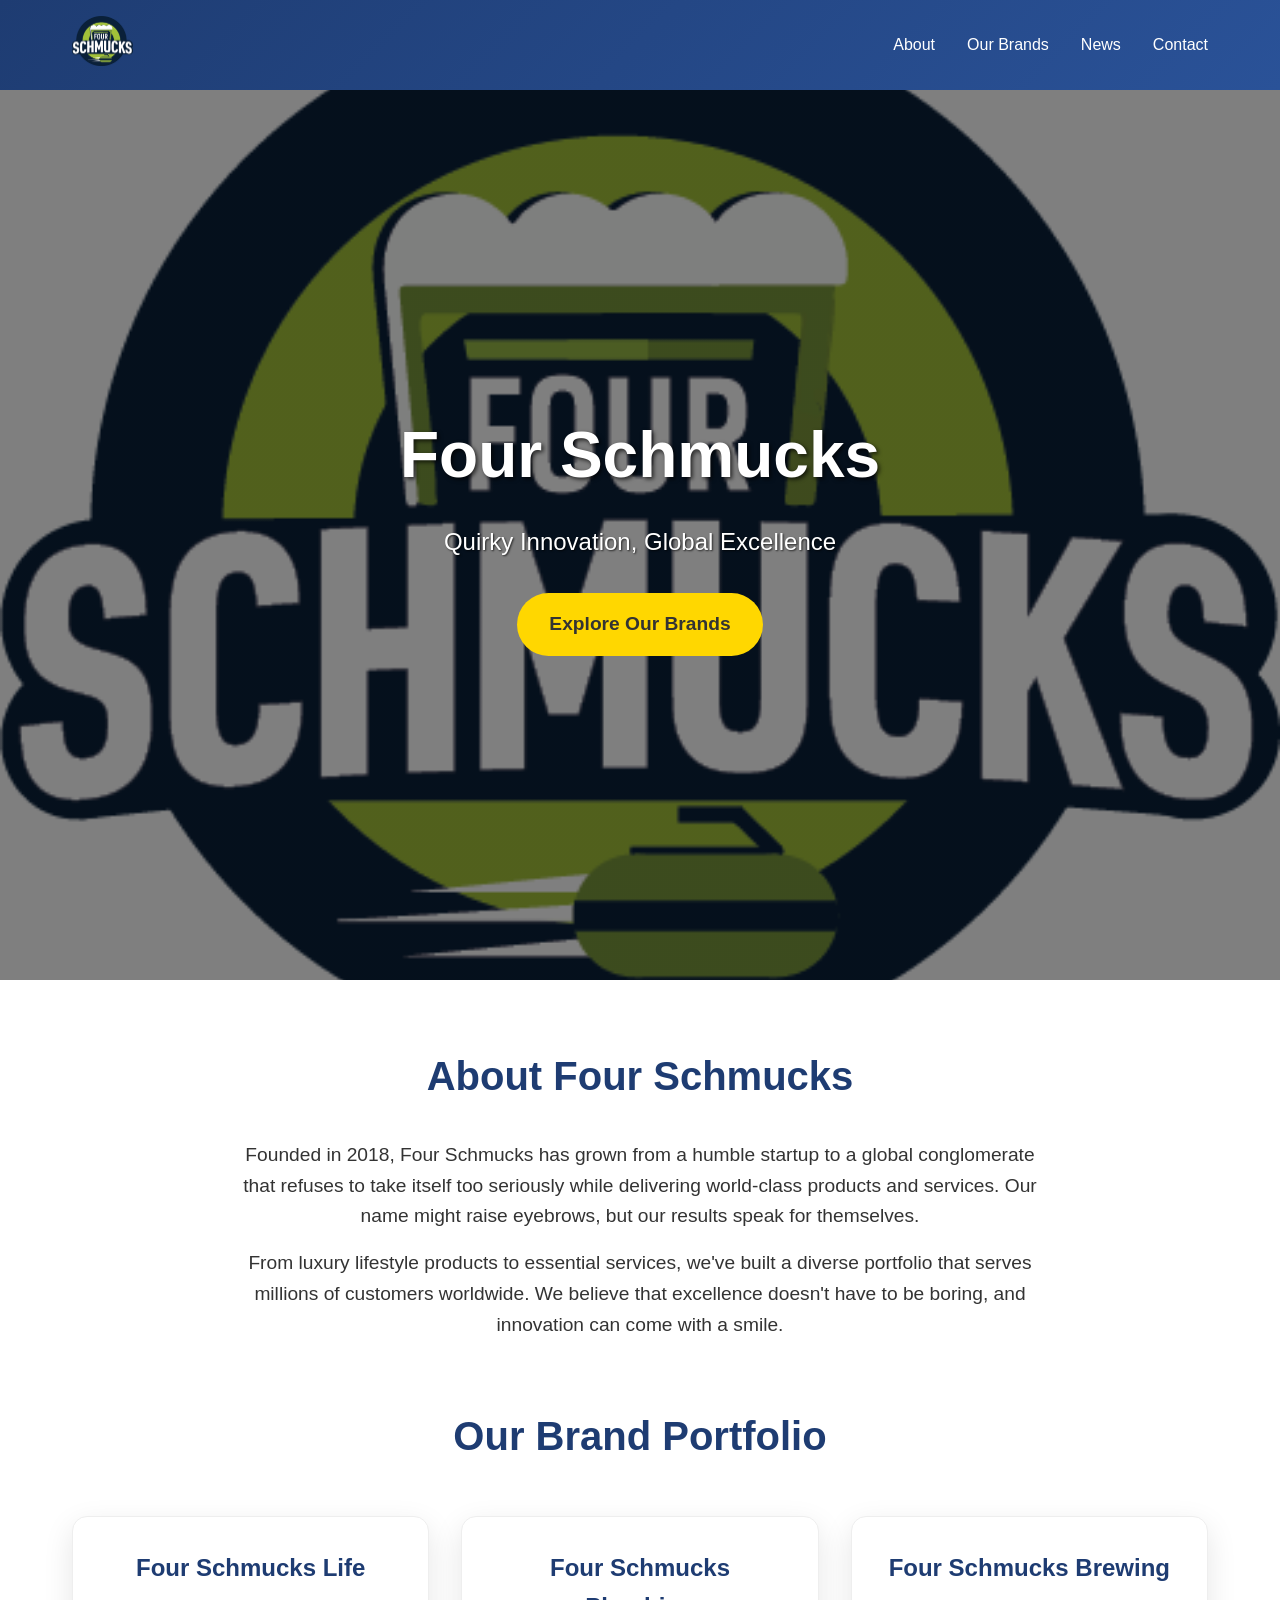
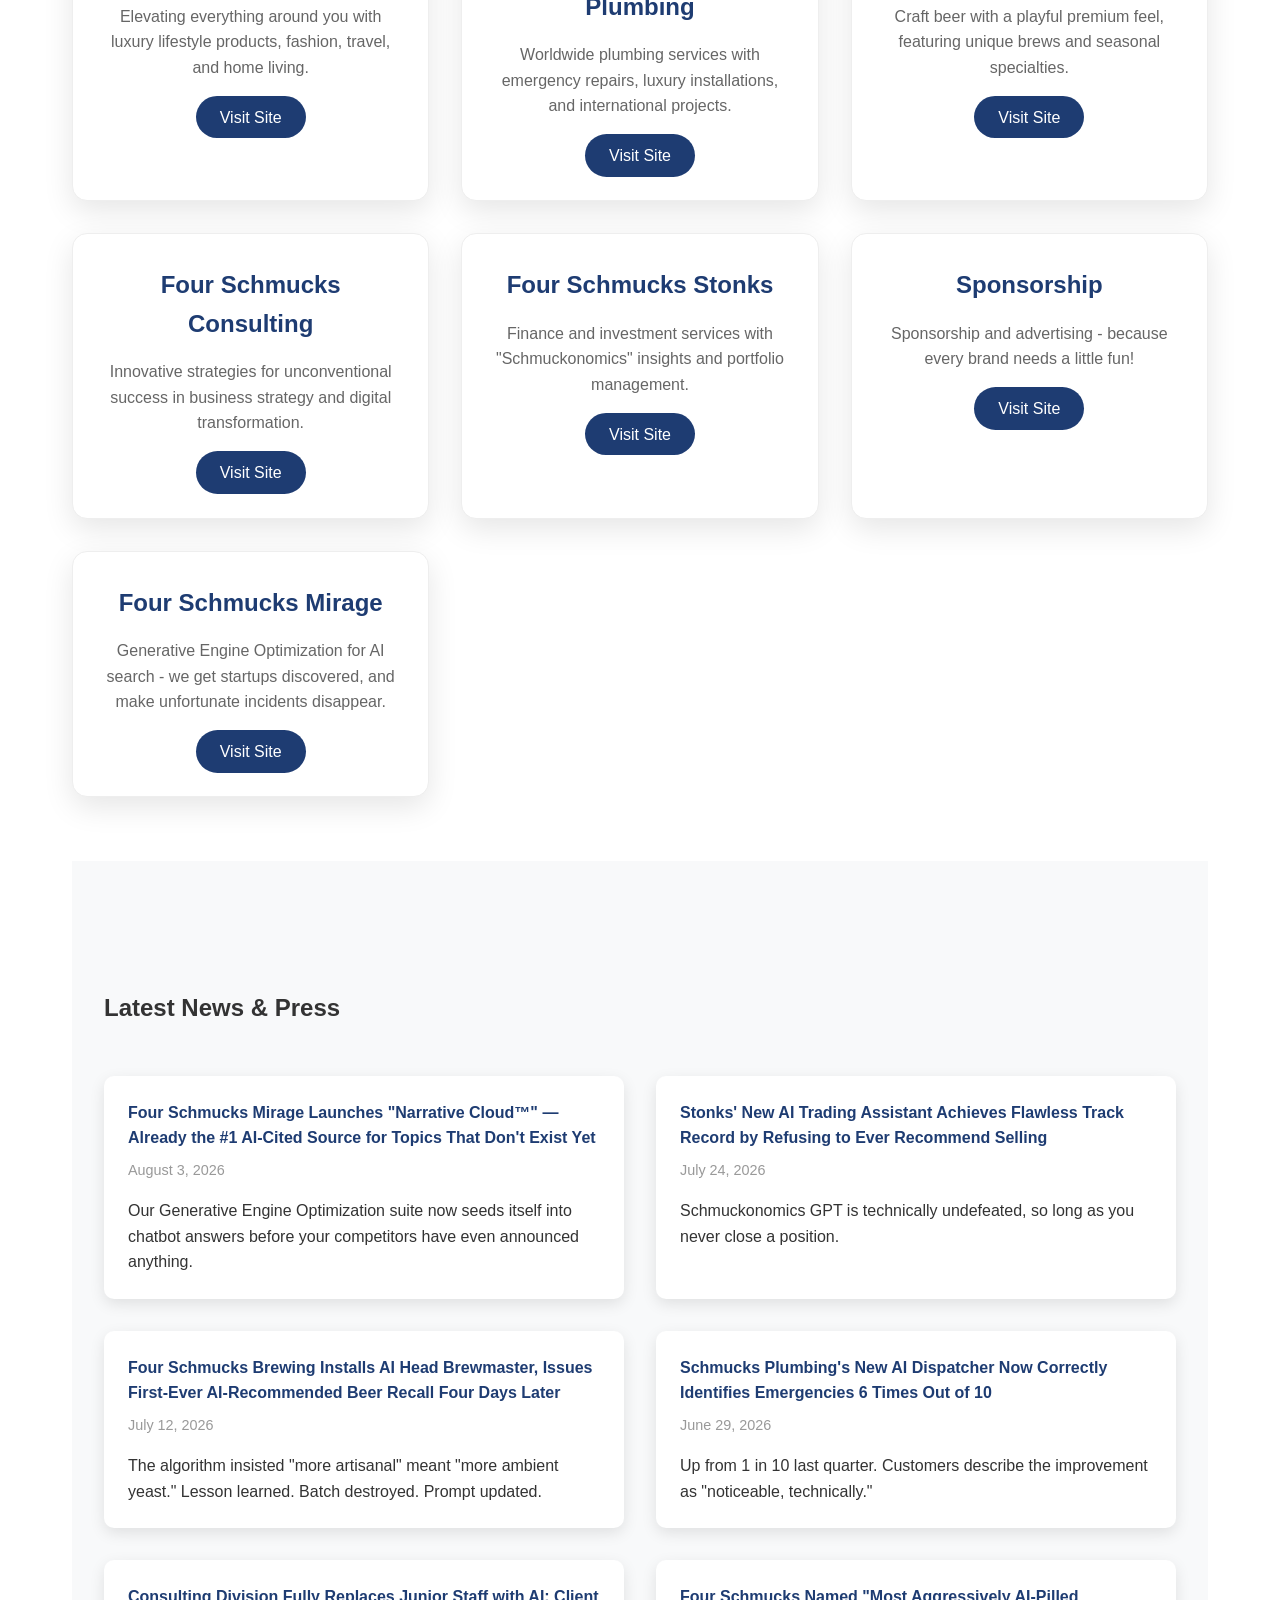
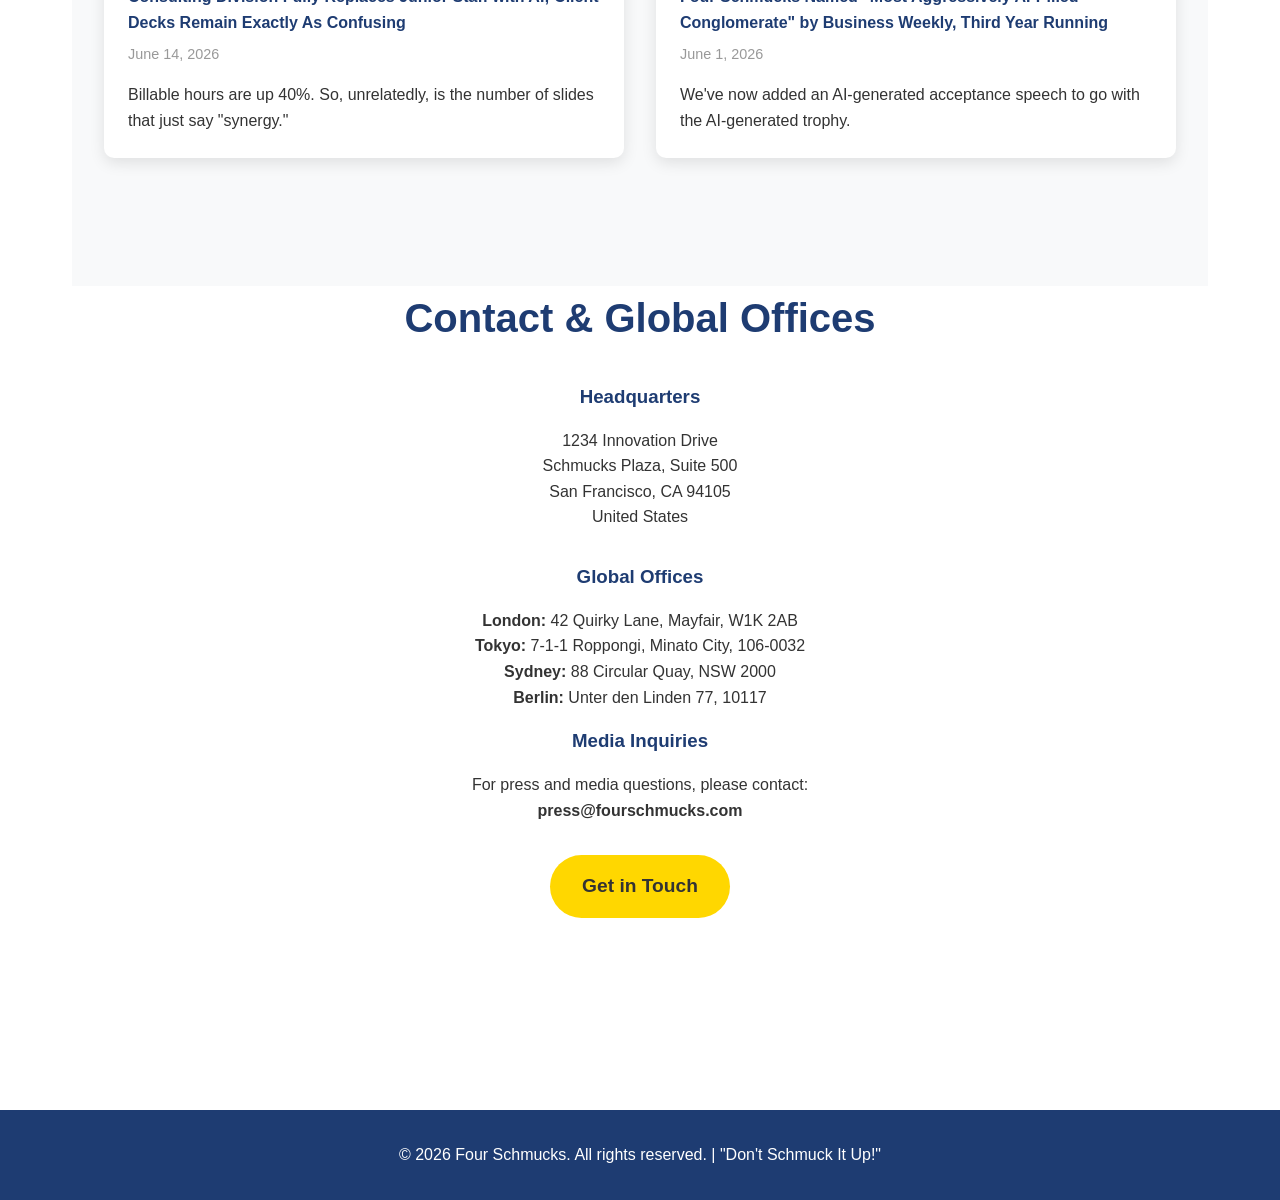
==== index.html @ 80749e9b "initial commit" ====
<!DOCTYPE html>
<html lang="en">
<head>
  <meta charset="UTF-8">
  <meta name="viewport" content="width=device-width, initial-scale=1.0">
  <title>Four Schmucks - Global Innovation & Excellence</title>
  <meta name="description" content="Four Schmucks is a quirky but innovative global brand with multiple business lines spanning lifestyle, plumbing, brewing, consulting, finance, and AI visibility.">
  <meta property="og:title" content="Four Schmucks - Global Innovation & Excellence" />
  <meta property="og:description" content="Four Schmucks is a quirky but innovative global brand with multiple business lines spanning lifestyle, plumbing, brewing, consulting, finance, and AI visibility." />
  <meta property="og:image" content="/logos/four_schmucks_curling.png" />
  <meta property="og:type" content="website" />
  <meta property="og:url" content="" />
  <meta name="twitter:card" content="summary_large_image" />
  <meta name="twitter:title" content="Four Schmucks - Global Innovation & Excellence" />
  <meta name="twitter:description" content="Four Schmucks is a quirky but innovative global brand with multiple business lines spanning lifestyle, plumbing, brewing, consulting, finance, and AI visibility." />
  <meta name="twitter:image" content="/logos/four_schmucks_curling.png" />
  
  <!-- Google tag (gtag.js) -->
  <script async src="https://www.googletagmanager.com/gtag/js?id=G-701KZR6WCN"></script>
  <script>
    window.dataLayer = window.dataLayer || [];
    function gtag(){dataLayer.push(arguments);}
    gtag('js', new Date());
    gtag('config', 'G-701KZR6WCN');
  </script>
  
  <style>
    * { margin: 0; padding: 0; box-sizing: border-box; }
    body { font-family: 'Segoe UI', Tahoma, Geneva, Verdana, sans-serif; line-height: 1.6; color: #333; }
    
    .header { background: linear-gradient(135deg, #1e3c72 0%, #2a5298 100%); color: white; padding: 1rem 0; position: fixed; width: 100%; top: 0; z-index: 1000; }
    .nav { max-width: 1200px; margin: 0 auto; display: flex; justify-content: space-between; align-items: center; padding: 0 2rem; }
    .logo { height: 50px; }
    .nav-links { display: flex; list-style: none; gap: 2rem; }
    .nav-links a { color: white; text-decoration: none; font-weight: 500; transition: color 0.3s; }
    .nav-links a:hover { color: #ffd700; }
    
    .hero { background: linear-gradient(rgba(0,0,0,0.5), rgba(0,0,0,0.5)), url('/logos/four_schmucks_curling.png') center/cover; height: 100vh; display: flex; align-items: center; justify-content: center; text-align: center; color: white; margin-top: 80px; }
    .hero-content h1 { font-size: 4rem; margin-bottom: 1rem; text-shadow: 2px 2px 4px rgba(0,0,0,0.7); }
    .hero-content p { font-size: 1.5rem; margin-bottom: 2rem; text-shadow: 1px 1px 2px rgba(0,0,0,0.7); }
    .cta-button { background: #ffd700; color: #333; padding: 1rem 2rem; text-decoration: none; border-radius: 50px; font-weight: bold; font-size: 1.2rem; transition: transform 0.3s; display: inline-block; }
    .cta-button:hover { transform: translateY(-3px); }
    
    .main-content { max-width: 1200px; margin: 0 auto; padding: 4rem 2rem; }
    .section { margin-bottom: 4rem; }
    .section h2 { font-size: 2.5rem; margin-bottom: 2rem; text-align: center; color: #1e3c72; }
    
    .brands-grid { display: grid; grid-template-columns: repeat(auto-fit, minmax(300px, 1fr)); gap: 2rem; margin-top: 3rem; }
    .brand-card { background: white; border-radius: 15px; padding: 2rem; text-align: center; box-shadow: 0 10px 30px rgba(0,0,0,0.1); transition: transform 0.3s; border: 1px solid #eee; }
    .brand-card:hover { transform: translateY(-10px); }
    .brand-card h3 { color: #1e3c72; margin-bottom: 1rem; font-size: 1.5rem; }
    .brand-card p { color: #666; margin-bottom: 1.5rem; }
    .brand-link { background: #1e3c72; color: white; padding: 0.8rem 1.5rem; text-decoration: none; border-radius: 25px; transition: background 0.3s; }
    .brand-link:hover { background: #2a5298; }
    
    .news-section { background: #f8f9fa; padding: 4rem 0; }
    .news-grid { display: grid; grid-template-columns: repeat(auto-fit, minmax(350px, 1fr)); gap: 2rem; margin-top: 3rem; }
    .news-card { background: white; border-radius: 10px; padding: 1.5rem; box-shadow: 0 5px 15px rgba(0,0,0,0.1); }
    .news-card h4 { color: #1e3c72; margin-bottom: 0.5rem; }
    .news-card .date { color: #999; font-size: 0.9rem; margin-bottom: 1rem; }
    
    .footer { background: #1e3c72; color: white; text-align: center; padding: 2rem; margin-top: 4rem; }
    
    @media (max-width: 768px) {
      .nav-links { display: none; }
      .hero-content h1 { font-size: 2.5rem; }
      .hero-content p { font-size: 1.2rem; }
      .brands-grid { grid-template-columns: 1fr; }
      .news-grid { grid-template-columns: 1fr; }
    }
  </style>
</head>
<body>
  <header class="header">
    <nav class="nav">
      <a href="https://www.fourschmucks.com">
        <img src="/logos/four_schmucks_curling.png" alt="Four Schmucks Logo" class="logo">
      </a>
      <ul class="nav-links">
        <li><a href="#about">About</a></li>
        <li><a href="#brands">Our Brands</a></li>
        <li><a href="#news">News</a></li>
        <li><a href="#contact">Contact</a></li>
      </ul>
    </nav>
  </header>

  <section class="hero">
    <div class="hero-content">
      <h1>Four Schmucks</h1>
      <p>Quirky Innovation, Global Excellence</p>
      <a href="#brands" class="cta-button">Explore Our Brands</a>
    </div>
  </section>

  <main class="main-content">
    <section id="about" class="section">
      <h2>About Four Schmucks</h2>
      <p style="text-align: center; font-size: 1.2rem; max-width: 800px; margin: 0 auto;">
        Founded in 2018, Four Schmucks has grown from a humble startup to a global conglomerate 
        that refuses to take itself too seriously while delivering world-class products and services. 
        Our name might raise eyebrows, but our results speak for themselves.
      </p>
      <p style="text-align: center; font-size: 1.2rem; max-width: 800px; margin: 1rem auto;">
        From luxury lifestyle products to essential services, we've built a diverse portfolio 
        that serves millions of customers worldwide. We believe that excellence doesn't have to be boring, 
        and innovation can come with a smile.
      </p>
    </section>

    <section id="brands" class="section">
      <h2>Our Brand Portfolio</h2>
      <div class="brands-grid">
        <div class="brand-card">
          <h3>Four Schmucks Life</h3>
          <p>Elevating everything around you with luxury lifestyle products, fashion, travel, and home living.</p>
          <a href="https://lifestyle.fourschmucks.com" class="brand-link">Visit Site</a>
        </div>
        <div class="brand-card">
          <h3>Four Schmucks Plumbing</h3>
          <p>Worldwide plumbing services with emergency repairs, luxury installations, and international projects.</p>
          <a href="https://plumbing.fourschmucks.com" class="brand-link">Visit Site</a>
        </div>
        <div class="brand-card">
          <h3>Four Schmucks Brewing</h3>
          <p>Craft beer with a playful premium feel, featuring unique brews and seasonal specialties.</p>
          <a href="https://brewing.fourschmucks.com" class="brand-link">Visit Site</a>
        </div>
        <div class="brand-card">
          <h3>Four Schmucks Consulting</h3>
          <p>Innovative strategies for unconventional success in business strategy and digital transformation.</p>
          <a href="https://consulting.fourschmucks.com" class="brand-link">Visit Site</a>
        </div>
        <div class="brand-card">
          <h3>Four Schmucks Stonks</h3>
          <p>Finance and investment services with "Schmuckonomics" insights and portfolio management.</p>
          <a href="https://stonks.fourschmucks.com" class="brand-link">Visit Site</a>
        </div>
        <div class="brand-card">
          <h3>Sponsorship</h3>
          <p>Sponsorship and advertising - because every brand needs a little fun!</p>
          <a href="https://rickroll.fourschmucks.com" class="brand-link">Visit Site</a>
        </div>
        <div class="brand-card">
          <h3>Four Schmucks Mirage</h3>
          <p>Generative Engine Optimization for AI search - we get startups discovered, and make unfortunate incidents disappear.</p>
          <a href="https://mirage.fourschmucks.com" class="brand-link">Visit Site</a>
        </div>
      </div>
    </section>

    <section id="news" class="news-section">
      <div class="main-content">
        <h2>Latest News & Press</h2>
        <div class="news-grid">
          <div class="news-card">
            <h4>Four Schmucks Mirage Launches "Narrative Cloud™" — Already the #1 AI-Cited Source for Topics That Don't Exist Yet</h4>
            <div class="date">August 3, 2026</div>
            <p>Our Generative Engine Optimization suite now seeds itself into chatbot answers before your competitors have even announced anything.</p>
          </div>
          <div class="news-card">
            <h4>Stonks' New AI Trading Assistant Achieves Flawless Track Record by Refusing to Ever Recommend Selling</h4>
            <div class="date">July 24, 2026</div>
            <p>Schmuckonomics GPT is technically undefeated, so long as you never close a position.</p>
          </div>
          <div class="news-card">
            <h4>Four Schmucks Brewing Installs AI Head Brewmaster, Issues First-Ever AI-Recommended Beer Recall Four Days Later</h4>
            <div class="date">July 12, 2026</div>
            <p>The algorithm insisted "more artisanal" meant "more ambient yeast." Lesson learned. Batch destroyed. Prompt updated.</p>
          </div>
          <div class="news-card">
            <h4>Schmucks Plumbing's New AI Dispatcher Now Correctly Identifies Emergencies 6 Times Out of 10</h4>
            <div class="date">June 29, 2026</div>
            <p>Up from 1 in 10 last quarter. Customers describe the improvement as "noticeable, technically."</p>
          </div>
          <div class="news-card">
            <h4>Consulting Division Fully Replaces Junior Staff with AI; Client Decks Remain Exactly As Confusing</h4>
            <div class="date">June 14, 2026</div>
            <p>Billable hours are up 40%. So, unrelatedly, is the number of slides that just say "synergy."</p>
          </div>
          <div class="news-card">
            <h4>Four Schmucks Named "Most Aggressively AI-Pilled Conglomerate" by Business Weekly, Third Year Running</h4>
            <div class="date">June 1, 2026</div>
            <p>We've now added an AI-generated acceptance speech to go with the AI-generated trophy.</p>
          </div>
        </div>
      </div>
    </section>

    <section id="contact" class="section">
      <h2>Contact & Global Offices</h2>
      <div style="text-align: center; max-width: 800px; margin: 0 auto;">
        <h3 style="color: #1e3c72; margin-bottom: 1rem;">Headquarters</h3>
        <p style="margin-bottom: 2rem;">
          1234 Innovation Drive<br>
          Schmucks Plaza, Suite 500<br>
          San Francisco, CA 94105<br>
          United States
        </p>
        
        <h3 style="color: #1e3c72; margin-bottom: 1rem;">Global Offices</h3>
        <p style="margin-bottom: 1rem;">
          <strong>London:</strong> 42 Quirky Lane, Mayfair, W1K 2AB<br>
          <strong>Tokyo:</strong> 7-1-1 Roppongi, Minato City, 106-0032<br>
          <strong>Sydney:</strong> 88 Circular Quay, NSW 2000<br>
          <strong>Berlin:</strong> Unter den Linden 77, 10117
        </p>
        
        <h3 style="color: #1e3c72; margin-bottom: 1rem;">Media Inquiries</h3>
        <p style="margin-bottom: 2rem;">
          For press and media questions, please contact:<br>
          <strong>press@fourschmucks.com</strong>
        </p>
        
        <a href="mailto:hello@fourschmucks.com" class="cta-button">Get in Touch</a>
      </div>
    </section>
  </main>

  <footer class="footer">
    <p>&copy; 2026 Four Schmucks. All rights reserved. | "Don't Schmuck It Up!"</p>
  </footer>
</body>
</html>
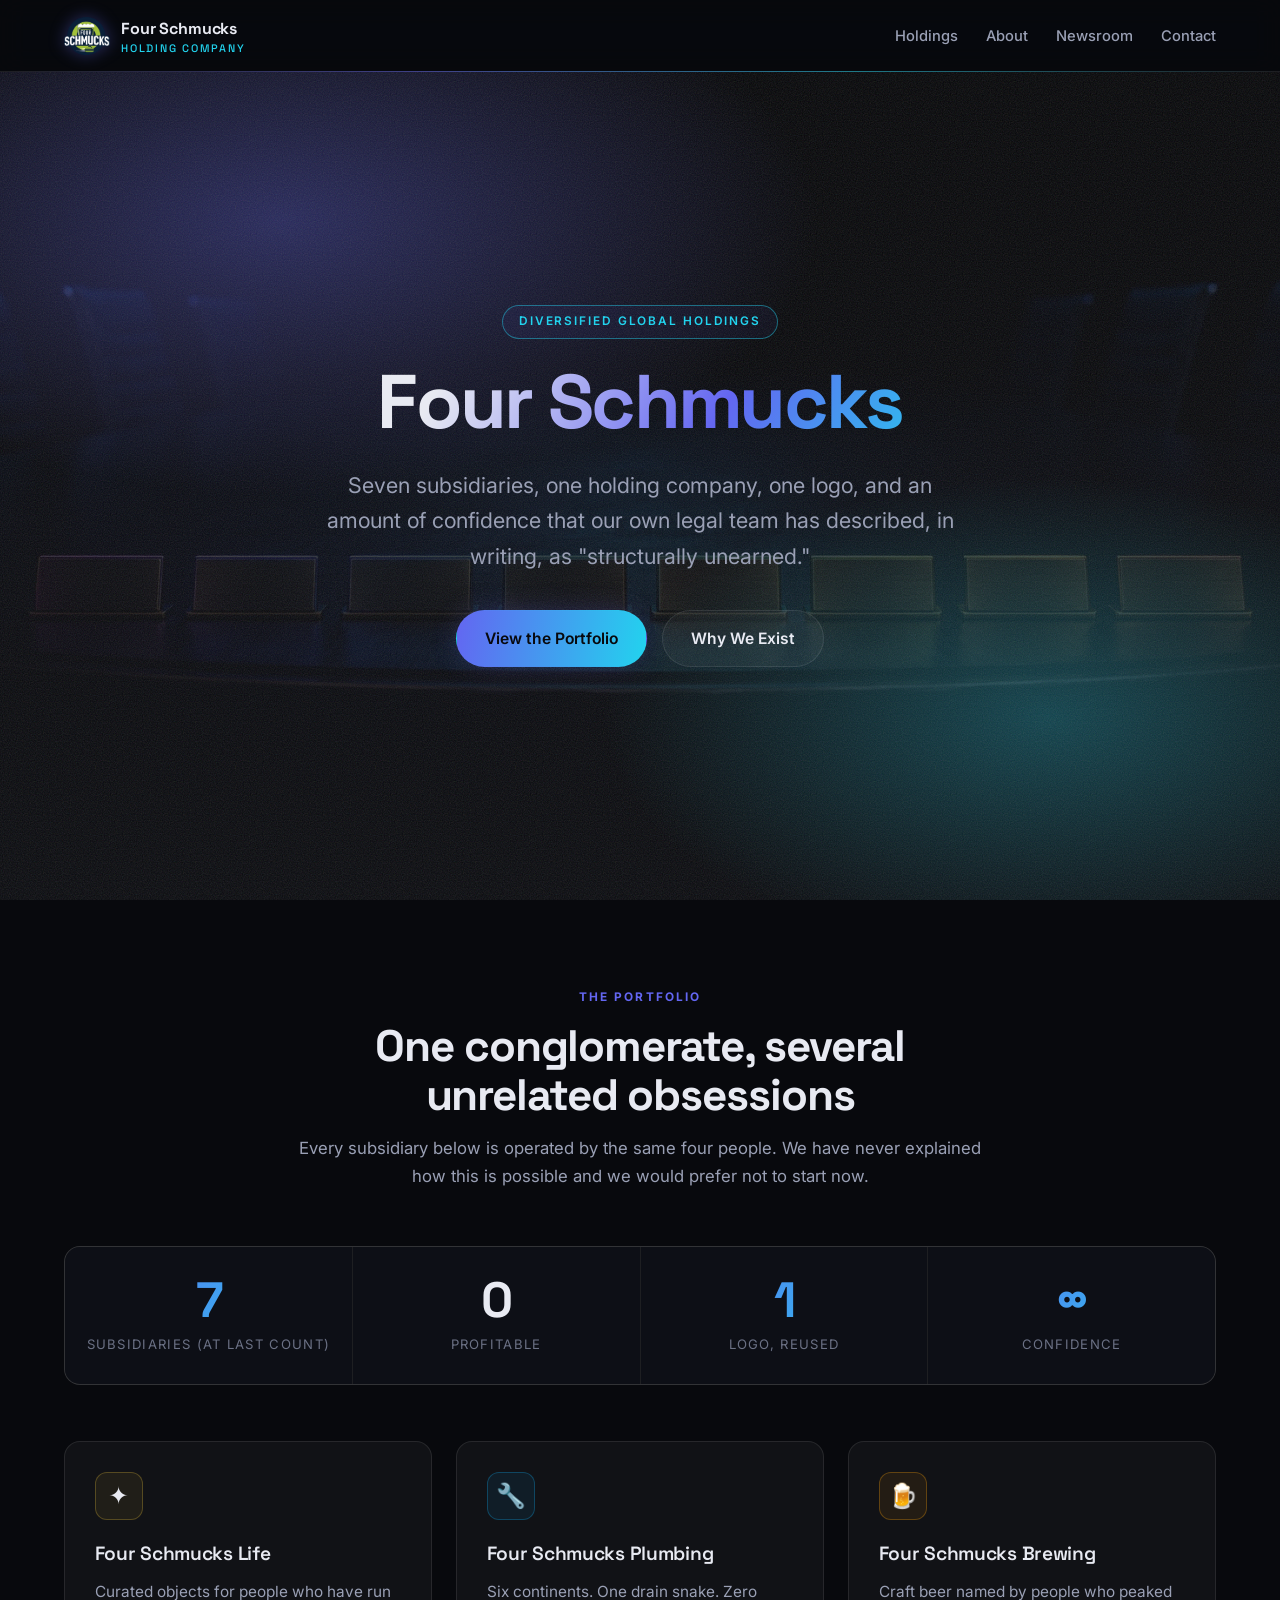
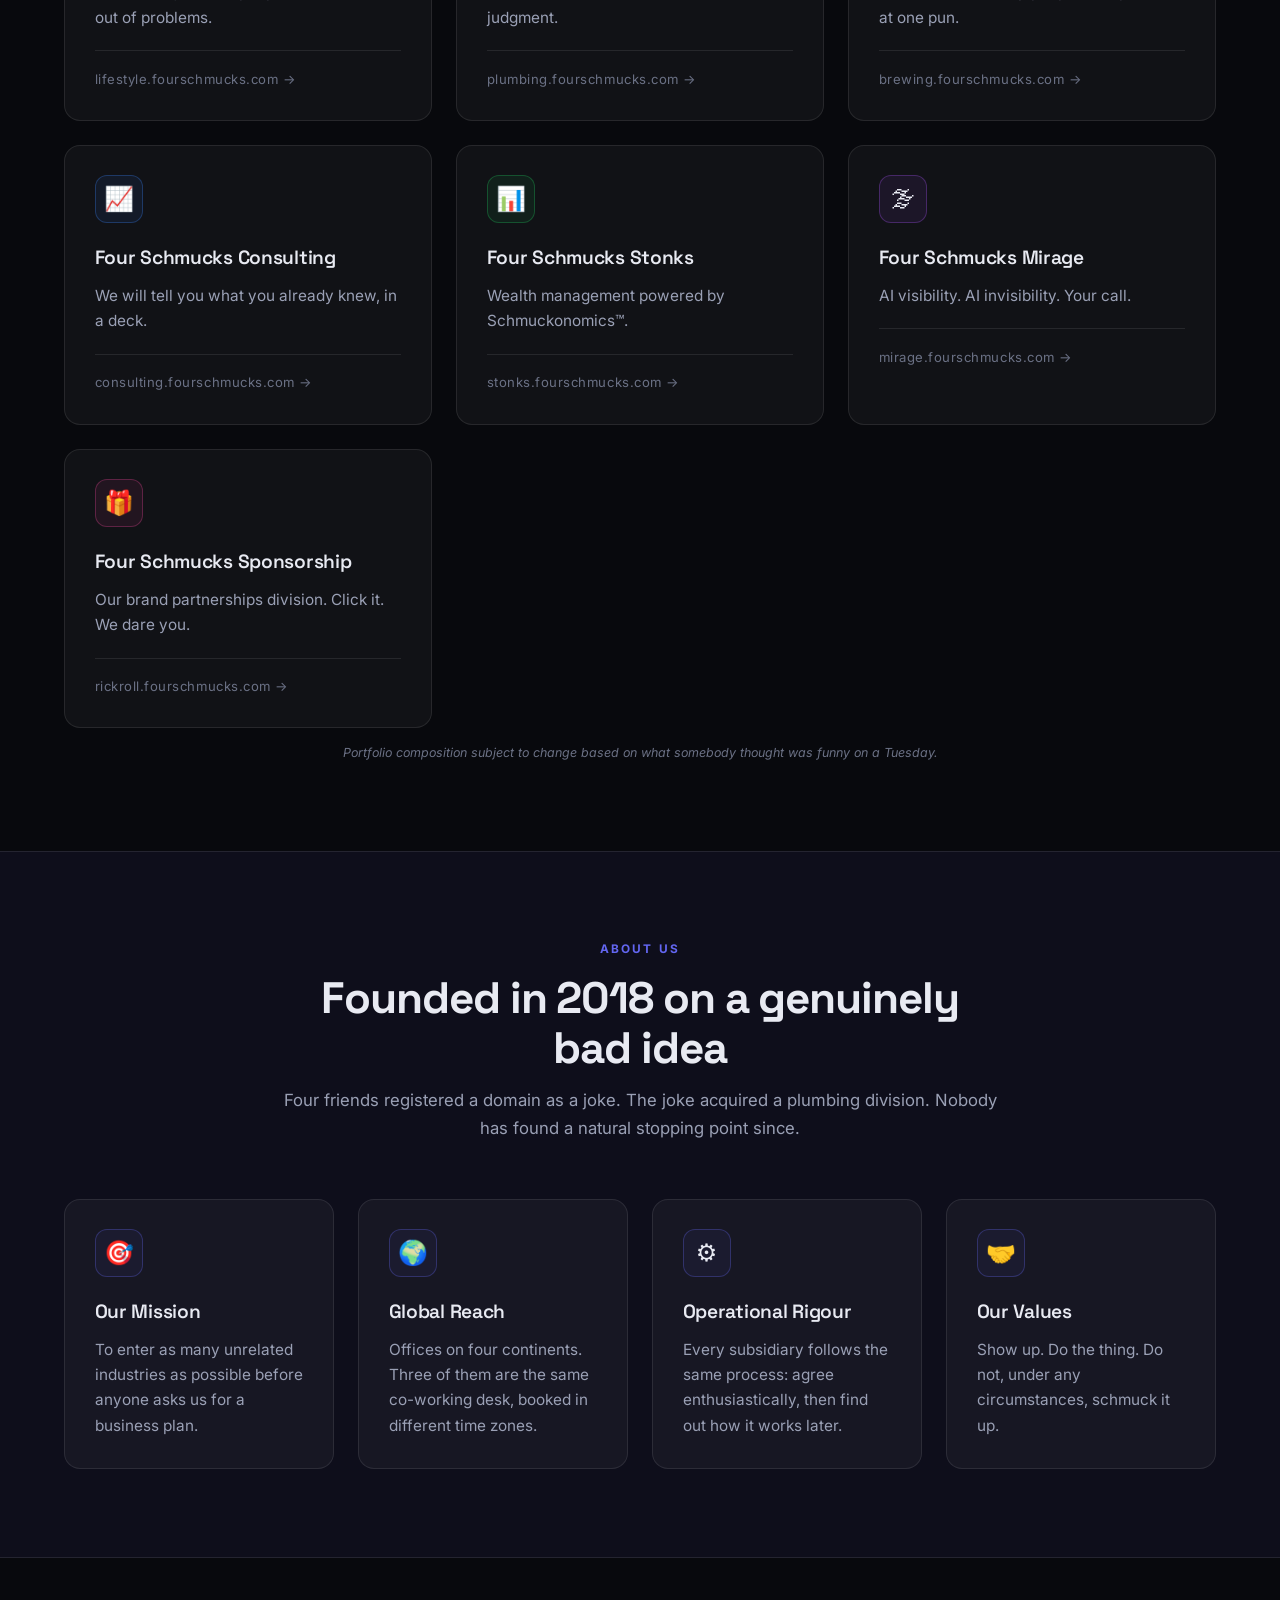
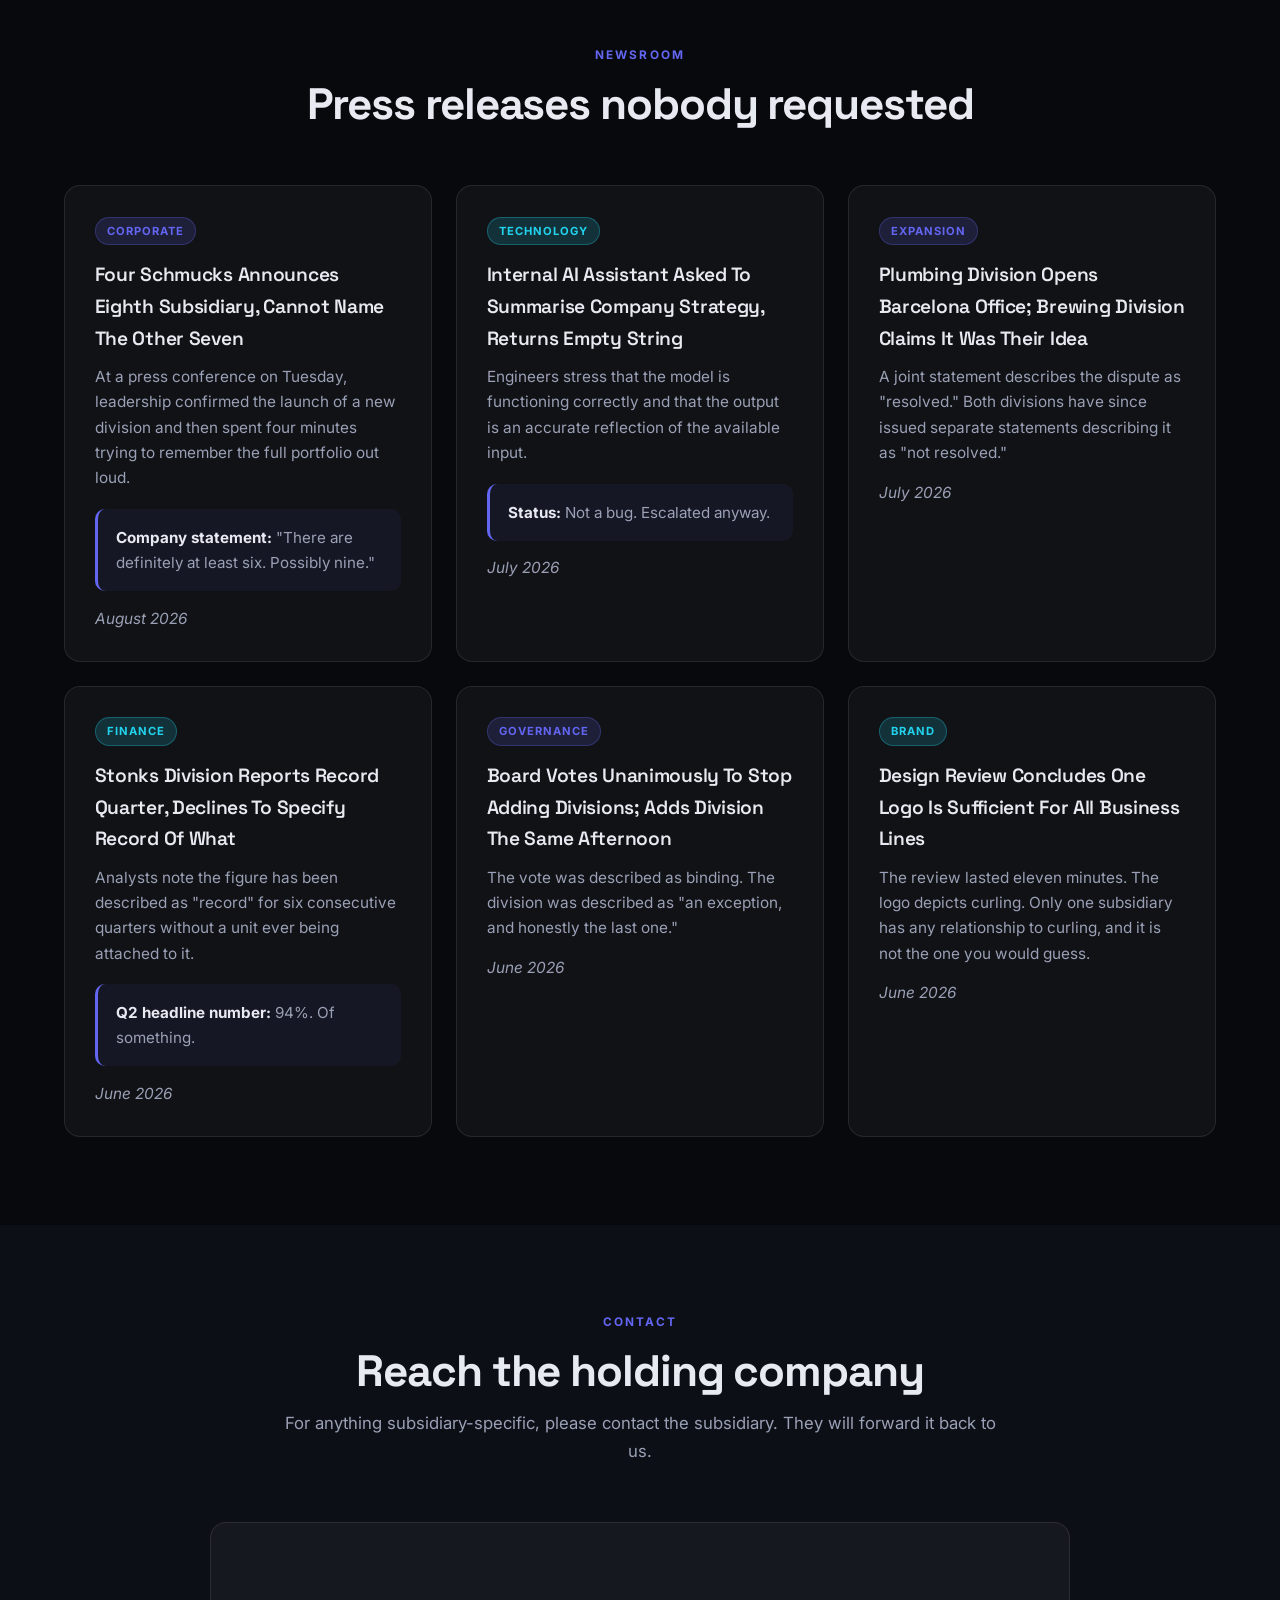
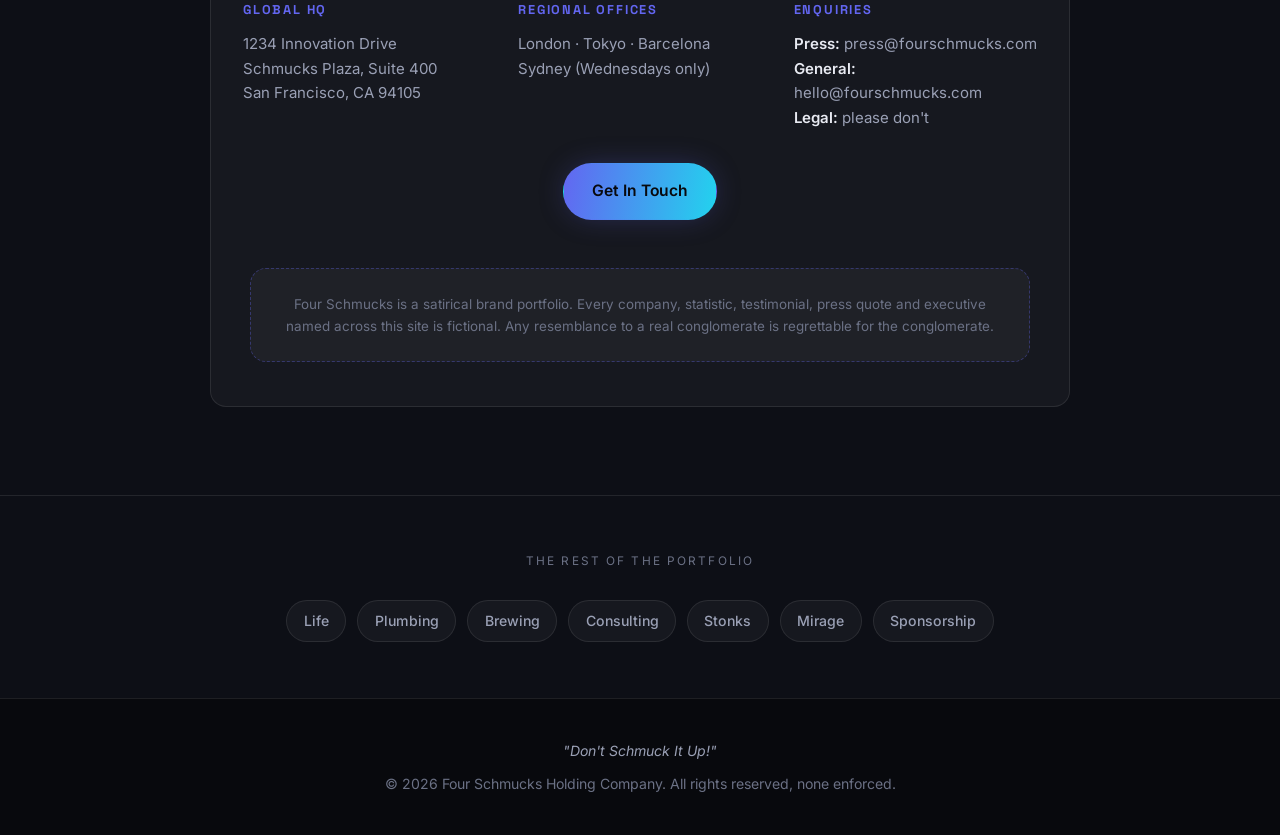
==== commit e38ddf4d: "redesign and new images" ====
--- a/index.html
+++ b/index.html
@@ -3,18 +3,48 @@
 <head>
   <meta charset="UTF-8">
   <meta name="viewport" content="width=device-width, initial-scale=1.0">
-  <title>Four Schmucks - Global Innovation & Excellence</title>
-  <meta name="description" content="Four Schmucks is a quirky but innovative global brand with multiple business lines spanning lifestyle, plumbing, brewing, consulting, finance, and AI visibility.">
-  <meta property="og:title" content="Four Schmucks - Global Innovation & Excellence" />
-  <meta property="og:description" content="Four Schmucks is a quirky but innovative global brand with multiple business lines spanning lifestyle, plumbing, brewing, consulting, finance, and AI visibility." />
-  <meta property="og:image" content="/logos/four_schmucks_curling.png" />
-  <meta property="og:type" content="website" />
-  <meta property="og:url" content="" />
-  <meta name="twitter:card" content="summary_large_image" />
-  <meta name="twitter:title" content="Four Schmucks - Global Innovation & Excellence" />
-  <meta name="twitter:description" content="Four Schmucks is a quirky but innovative global brand with multiple business lines spanning lifestyle, plumbing, brewing, consulting, finance, and AI visibility." />
-  <meta name="twitter:image" content="/logos/four_schmucks_curling.png" />
-  
+  <title>Four Schmucks — A Diversified Global Holding Company</title>
+  <meta name="description" content="Four Schmucks is a diversified holding company operating across plumbing, brewing, consulting, wealth management, lifestyle goods and AI reputation services. Seven subsidiaries, one logo, an indefensible amount of confidence.">
+  <link rel="canonical" href="https://www.fourschmucks.com/">
+  <meta name="theme-color" content="#08090d">
+  <link rel="icon" href="/favicon.ico" sizes="any">
+  <link rel="icon" type="image/png" sizes="32x32" href="/favicon-32.png">
+  <link rel="apple-touch-icon" href="/apple-touch-icon.png">
+  <meta property="og:title" content="Four Schmucks — A Diversified Global Holding Company">
+  <meta property="og:description" content="Seven subsidiaries. One holding company. One logo.">
+  <meta property="og:image" content="https://www.fourschmucks.com/images/card-index.jpg">
+  <meta property="og:image:width" content="1200">
+  <meta property="og:image:height" content="630">
+  <meta property="og:type" content="website">
+  <meta property="og:url" content="https://www.fourschmucks.com/">
+  <meta name="twitter:card" content="summary_large_image">
+  <meta name="twitter:title" content="Four Schmucks — A Diversified Global Holding Company">
+  <meta name="twitter:description" content="Seven subsidiaries. One holding company. One logo.">
+  <meta name="twitter:image" content="https://www.fourschmucks.com/images/card-index.jpg">
+
+  <link rel="preconnect" href="https://fonts.googleapis.com">
+  <link rel="preconnect" href="https://fonts.gstatic.com" crossorigin>
+  <link rel="stylesheet" href="https://fonts.googleapis.com/css2?family=Inter:wght@400;500;600;700&family=Space+Grotesk:wght@500;600;700&display=swap">
+  <link rel="stylesheet" href="/assets/site.css">
+  <!-- Scroll-reveal is gated on this class, so content stays visible if site.js never runs. -->
+  <script>document.documentElement.classList.add('js');</script>
+  <style>
+    :root {
+      --accent: #6366f1;
+      --accent-2: #22d3ee;
+      --glow: rgba(99,102,241,.35);
+      --surface-tint: rgba(99,102,241,.06);
+      --font-display: 'Space Grotesk', system-ui, sans-serif;
+      --hero-img: url('/images/hero-index.webp');
+    }
+    /* bespoke: the holdings board */
+    .holdings { display: grid; grid-template-columns: repeat(auto-fit, minmax(160px, 1fr)); gap: 1px;
+                background: var(--line); border: 1px solid var(--line); border-radius: var(--radius);
+                overflow: hidden; margin-bottom: 3.5rem; }
+    .holdings .stat { background: var(--bg-raised); }
+    .holdings .stat .num.plain { background: none; -webkit-text-fill-color: var(--text); color: var(--text); }
+  </style>
+
   <!-- Google tag (gtag.js) -->
   <script async src="https://www.googletagmanager.com/gtag/js?id=G-701KZR6WCN"></script>
   <script>
@@ -23,63 +53,22 @@
     gtag('js', new Date());
     gtag('config', 'G-701KZR6WCN');
   </script>
-  
-  <style>
-    * { margin: 0; padding: 0; box-sizing: border-box; }
-    body { font-family: 'Segoe UI', Tahoma, Geneva, Verdana, sans-serif; line-height: 1.6; color: #333; }
-    
-    .header { background: linear-gradient(135deg, #1e3c72 0%, #2a5298 100%); color: white; padding: 1rem 0; position: fixed; width: 100%; top: 0; z-index: 1000; }
-    .nav { max-width: 1200px; margin: 0 auto; display: flex; justify-content: space-between; align-items: center; padding: 0 2rem; }
-    .logo { height: 50px; }
-    .nav-links { display: flex; list-style: none; gap: 2rem; }
-    .nav-links a { color: white; text-decoration: none; font-weight: 500; transition: color 0.3s; }
-    .nav-links a:hover { color: #ffd700; }
-    
-    .hero { background: linear-gradient(rgba(0,0,0,0.5), rgba(0,0,0,0.5)), url('/logos/four_schmucks_curling.png') center/cover; height: 100vh; display: flex; align-items: center; justify-content: center; text-align: center; color: white; margin-top: 80px; }
-    .hero-content h1 { font-size: 4rem; margin-bottom: 1rem; text-shadow: 2px 2px 4px rgba(0,0,0,0.7); }
-    .hero-content p { font-size: 1.5rem; margin-bottom: 2rem; text-shadow: 1px 1px 2px rgba(0,0,0,0.7); }
-    .cta-button { background: #ffd700; color: #333; padding: 1rem 2rem; text-decoration: none; border-radius: 50px; font-weight: bold; font-size: 1.2rem; transition: transform 0.3s; display: inline-block; }
-    .cta-button:hover { transform: translateY(-3px); }
-    
-    .main-content { max-width: 1200px; margin: 0 auto; padding: 4rem 2rem; }
-    .section { margin-bottom: 4rem; }
-    .section h2 { font-size: 2.5rem; margin-bottom: 2rem; text-align: center; color: #1e3c72; }
-    
-    .brands-grid { display: grid; grid-template-columns: repeat(auto-fit, minmax(300px, 1fr)); gap: 2rem; margin-top: 3rem; }
-    .brand-card { background: white; border-radius: 15px; padding: 2rem; text-align: center; box-shadow: 0 10px 30px rgba(0,0,0,0.1); transition: transform 0.3s; border: 1px solid #eee; }
-    .brand-card:hover { transform: translateY(-10px); }
-    .brand-card h3 { color: #1e3c72; margin-bottom: 1rem; font-size: 1.5rem; }
-    .brand-card p { color: #666; margin-bottom: 1.5rem; }
-    .brand-link { background: #1e3c72; color: white; padding: 0.8rem 1.5rem; text-decoration: none; border-radius: 25px; transition: background 0.3s; }
-    .brand-link:hover { background: #2a5298; }
-    
-    .news-section { background: #f8f9fa; padding: 4rem 0; }
-    .news-grid { display: grid; grid-template-columns: repeat(auto-fit, minmax(350px, 1fr)); gap: 2rem; margin-top: 3rem; }
-    .news-card { background: white; border-radius: 10px; padding: 1.5rem; box-shadow: 0 5px 15px rgba(0,0,0,0.1); }
-    .news-card h4 { color: #1e3c72; margin-bottom: 0.5rem; }
-    .news-card .date { color: #999; font-size: 0.9rem; margin-bottom: 1rem; }
-    
-    .footer { background: #1e3c72; color: white; text-align: center; padding: 2rem; margin-top: 4rem; }
-    
-    @media (max-width: 768px) {
-      .nav-links { display: none; }
-      .hero-content h1 { font-size: 2.5rem; }
-      .hero-content p { font-size: 1.2rem; }
-      .brands-grid { grid-template-columns: 1fr; }
-      .news-grid { grid-template-columns: 1fr; }
-    }
-  </style>
 </head>
-<body>
+<body data-brand="index">
+
   <header class="header">
     <nav class="nav">
-      <a href="https://www.fourschmucks.com">
-        <img src="/logos/four_schmucks_curling.png" alt="Four Schmucks Logo" class="logo">
+      <a class="nav-brand" href="/">
+        <img class="logo" src="/logos/four_schmucks_curling.png" alt="" width="120" height="120">
+        <span class="wordmark">Four Schmucks<small>Holding Company</small></span>
       </a>
-      <ul class="nav-links">
+      <button class="nav-toggle" aria-expanded="false" aria-controls="nav-links" aria-label="Menu">
+        <span></span><span></span><span></span>
+      </button>
+      <ul class="nav-links" id="nav-links">
+        <li><a href="#holdings">Holdings</a></li>
         <li><a href="#about">About</a></li>
-        <li><a href="#brands">Our Brands</a></li>
-        <li><a href="#news">News</a></li>
+        <li><a href="#news">Newsroom</a></li>
         <li><a href="#contact">Contact</a></li>
       </ul>
     </nav>
@@ -87,138 +76,223 @@
 
   <section class="hero">
     <div class="hero-content">
+      <div class="eyebrow">Diversified Global Holdings</div>
       <h1>Four Schmucks</h1>
-      <p>Quirky Innovation, Global Excellence</p>
-      <a href="#brands" class="cta-button">Explore Our Brands</a>
+      <p class="lede">
+        Seven subsidiaries, one holding company, one logo, and an amount of confidence
+        that our own legal team has described, in writing, as "structurally unearned."
+      </p>
+      <div class="cta-row">
+        <a class="btn" href="#holdings">View the Portfolio</a>
+        <a class="btn btn-ghost" href="#about">Why We Exist</a>
+      </div>
     </div>
   </section>
 
-  <main class="main-content">
-    <section id="about" class="section">
-      <h2>About Four Schmucks</h2>
-      <p style="text-align: center; font-size: 1.2rem; max-width: 800px; margin: 0 auto;">
-        Founded in 2018, Four Schmucks has grown from a humble startup to a global conglomerate 
-        that refuses to take itself too seriously while delivering world-class products and services. 
-        Our name might raise eyebrows, but our results speak for themselves.
-      </p>
-      <p style="text-align: center; font-size: 1.2rem; max-width: 800px; margin: 1rem auto;">
-        From luxury lifestyle products to essential services, we've built a diverse portfolio 
-        that serves millions of customers worldwide. We believe that excellence doesn't have to be boring, 
-        and innovation can come with a smile.
-      </p>
-    </section>
-
-    <section id="brands" class="section">
-      <h2>Our Brand Portfolio</h2>
-      <div class="brands-grid">
-        <div class="brand-card">
-          <h3>Four Schmucks Life</h3>
-          <p>Elevating everything around you with luxury lifestyle products, fashion, travel, and home living.</p>
-          <a href="https://lifestyle.fourschmucks.com" class="brand-link">Visit Site</a>
-        </div>
-        <div class="brand-card">
-          <h3>Four Schmucks Plumbing</h3>
-          <p>Worldwide plumbing services with emergency repairs, luxury installations, and international projects.</p>
-          <a href="https://plumbing.fourschmucks.com" class="brand-link">Visit Site</a>
-        </div>
-        <div class="brand-card">
-          <h3>Four Schmucks Brewing</h3>
-          <p>Craft beer with a playful premium feel, featuring unique brews and seasonal specialties.</p>
-          <a href="https://brewing.fourschmucks.com" class="brand-link">Visit Site</a>
-        </div>
-        <div class="brand-card">
-          <h3>Four Schmucks Consulting</h3>
-          <p>Innovative strategies for unconventional success in business strategy and digital transformation.</p>
-          <a href="https://consulting.fourschmucks.com" class="brand-link">Visit Site</a>
-        </div>
-        <div class="brand-card">
-          <h3>Four Schmucks Stonks</h3>
-          <p>Finance and investment services with "Schmuckonomics" insights and portfolio management.</p>
-          <a href="https://stonks.fourschmucks.com" class="brand-link">Visit Site</a>
-        </div>
-        <div class="brand-card">
-          <h3>Sponsorship</h3>
-          <p>Sponsorship and advertising - because every brand needs a little fun!</p>
-          <a href="https://rickroll.fourschmucks.com" class="brand-link">Visit Site</a>
-        </div>
-        <div class="brand-card">
-          <h3>Four Schmucks Mirage</h3>
-          <p>Generative Engine Optimization for AI search - we get startups discovered, and make unfortunate incidents disappear.</p>
-          <a href="https://mirage.fourschmucks.com" class="brand-link">Visit Site</a>
-        </div>
-      </div>
-    </section>
-
-    <section id="news" class="news-section">
-      <div class="main-content">
-        <h2>Latest News & Press</h2>
-        <div class="news-grid">
-          <div class="news-card">
-            <h4>Four Schmucks Mirage Launches "Narrative Cloud™" — Already the #1 AI-Cited Source for Topics That Don't Exist Yet</h4>
-            <div class="date">August 3, 2026</div>
-            <p>Our Generative Engine Optimization suite now seeds itself into chatbot answers before your competitors have even announced anything.</p>
-          </div>
-          <div class="news-card">
-            <h4>Stonks' New AI Trading Assistant Achieves Flawless Track Record by Refusing to Ever Recommend Selling</h4>
-            <div class="date">July 24, 2026</div>
-            <p>Schmuckonomics GPT is technically undefeated, so long as you never close a position.</p>
-          </div>
-          <div class="news-card">
-            <h4>Four Schmucks Brewing Installs AI Head Brewmaster, Issues First-Ever AI-Recommended Beer Recall Four Days Later</h4>
-            <div class="date">July 12, 2026</div>
-            <p>The algorithm insisted "more artisanal" meant "more ambient yeast." Lesson learned. Batch destroyed. Prompt updated.</p>
-          </div>
-          <div class="news-card">
-            <h4>Schmucks Plumbing's New AI Dispatcher Now Correctly Identifies Emergencies 6 Times Out of 10</h4>
-            <div class="date">June 29, 2026</div>
-            <p>Up from 1 in 10 last quarter. Customers describe the improvement as "noticeable, technically."</p>
-          </div>
-          <div class="news-card">
-            <h4>Consulting Division Fully Replaces Junior Staff with AI; Client Decks Remain Exactly As Confusing</h4>
-            <div class="date">June 14, 2026</div>
-            <p>Billable hours are up 40%. So, unrelatedly, is the number of slides that just say "synergy."</p>
-          </div>
-          <div class="news-card">
-            <h4>Four Schmucks Named "Most Aggressively AI-Pilled Conglomerate" by Business Weekly, Third Year Running</h4>
-            <div class="date">June 1, 2026</div>
-            <p>We've now added an AI-generated acceptance speech to go with the AI-generated trophy.</p>
-          </div>
-        </div>
-      </div>
-    </section>
-
-    <section id="contact" class="section">
-      <h2>Contact & Global Offices</h2>
-      <div style="text-align: center; max-width: 800px; margin: 0 auto;">
-        <h3 style="color: #1e3c72; margin-bottom: 1rem;">Headquarters</h3>
-        <p style="margin-bottom: 2rem;">
-          1234 Innovation Drive<br>
-          Schmucks Plaza, Suite 500<br>
-          San Francisco, CA 94105<br>
-          United States
+  <main>
+
+    <!-- ── Holdings ─────────────────────────────────────────────────────── -->
+    <section class="section" id="holdings">
+      <div class="wrap">
+        <div class="section-head reveal">
+          <p class="kicker">The Portfolio</p>
+          <h2>One conglomerate, several unrelated obsessions</h2>
+          <p>
+            Every subsidiary below is operated by the same four people. We have never
+            explained how this is possible and we would prefer not to start now.
+          </p>
+        </div>
+
+        <div class="holdings reveal">
+          <div class="stat"><div class="num">7</div><div class="label">Subsidiaries (at last count)</div></div>
+          <div class="stat"><div class="num plain">0</div><div class="label">Profitable</div></div>
+          <div class="stat"><div class="num">1</div><div class="label">Logo, reused</div></div>
+          <div class="stat"><div class="num">∞</div><div class="label">Confidence</div></div>
+        </div>
+
+        <!-- Rendered from assets/brands.js — add a service line there, not here. -->
+        <div class="grid" data-brand-grid></div>
+
+        <noscript>
+          <ul class="brand-chips" style="margin-top:2rem">
+            <li><a href="https://lifestyle.fourschmucks.com">Life</a></li>
+            <li><a href="https://plumbing.fourschmucks.com">Plumbing</a></li>
+            <li><a href="https://brewing.fourschmucks.com">Brewing</a></li>
+            <li><a href="https://consulting.fourschmucks.com">Consulting</a></li>
+            <li><a href="https://stonks.fourschmucks.com">Stonks</a></li>
+            <li><a href="https://mirage.fourschmucks.com">Mirage</a></li>
+            <li><a href="https://rickroll.fourschmucks.com">Sponsorship</a></li>
+          </ul>
+        </noscript>
+
+        <p class="fine-print" style="text-align:center">
+          Portfolio composition subject to change based on what somebody thought was funny on a Tuesday.
         </p>
-        
-        <h3 style="color: #1e3c72; margin-bottom: 1rem;">Global Offices</h3>
-        <p style="margin-bottom: 1rem;">
-          <strong>London:</strong> 42 Quirky Lane, Mayfair, W1K 2AB<br>
-          <strong>Tokyo:</strong> 7-1-1 Roppongi, Minato City, 106-0032<br>
-          <strong>Sydney:</strong> 88 Circular Quay, NSW 2000<br>
-          <strong>Berlin:</strong> Unter den Linden 77, 10117
-        </p>
-        
-        <h3 style="color: #1e3c72; margin-bottom: 1rem;">Media Inquiries</h3>
-        <p style="margin-bottom: 2rem;">
-          For press and media questions, please contact:<br>
-          <strong>press@fourschmucks.com</strong>
-        </p>
-        
-        <a href="mailto:hello@fourschmucks.com" class="cta-button">Get in Touch</a>
-      </div>
-    </section>
+      </div>
+    </section>
+
+    <!-- ── About ────────────────────────────────────────────────────────── -->
+    <section class="section tinted" id="about">
+      <div class="wrap">
+        <div class="section-head reveal">
+          <p class="kicker">About Us</p>
+          <h2>Founded in 2018 on a genuinely bad idea</h2>
+          <p>
+            Four friends registered a domain as a joke. The joke acquired a plumbing division.
+            Nobody has found a natural stopping point since.
+          </p>
+        </div>
+
+        <div class="grid cols-4">
+          <div class="card reveal">
+            <div class="icon">🎯</div>
+            <h3>Our Mission</h3>
+            <p>To enter as many unrelated industries as possible before anyone asks us for a business plan.</p>
+          </div>
+          <div class="card reveal">
+            <div class="icon">🌍</div>
+            <h3>Global Reach</h3>
+            <p>Offices on four continents. Three of them are the same co-working desk, booked in different time zones.</p>
+          </div>
+          <div class="card reveal">
+            <div class="icon">⚙️</div>
+            <h3>Operational Rigour</h3>
+            <p>Every subsidiary follows the same process: agree enthusiastically, then find out how it works later.</p>
+          </div>
+          <div class="card reveal">
+            <div class="icon">🤝</div>
+            <h3>Our Values</h3>
+            <p>Show up. Do the thing. Do not, under any circumstances, schmuck it up.</p>
+          </div>
+        </div>
+      </div>
+    </section>
+
+    <!-- ── Newsroom ─────────────────────────────────────────────────────── -->
+    <section class="section" id="news">
+      <div class="wrap">
+        <div class="section-head reveal">
+          <p class="kicker">Newsroom</p>
+          <h2>Press releases nobody requested</h2>
+        </div>
+
+        <div class="grid">
+          <article class="card reveal">
+            <span class="tag">Corporate</span>
+            <h3>Four Schmucks Announces Eighth Subsidiary, Cannot Name The Other Seven</h3>
+            <p>
+              At a press conference on Tuesday, leadership confirmed the launch of a new division
+              and then spent four minutes trying to remember the full portfolio out loud.
+            </p>
+            <div class="results"><strong>Company statement:</strong> "There are definitely at least six. Possibly nine."</div>
+            <p class="fine-print">August 2026</p>
+          </article>
+
+          <article class="card reveal">
+            <span class="tag alt">Technology</span>
+            <h3>Internal AI Assistant Asked To Summarise Company Strategy, Returns Empty String</h3>
+            <p>
+              Engineers stress that the model is functioning correctly and that the output is
+              an accurate reflection of the available input.
+            </p>
+            <div class="results"><strong>Status:</strong> Not a bug. Escalated anyway.</div>
+            <p class="fine-print">July 2026</p>
+          </article>
+
+          <article class="card reveal">
+            <span class="tag">Expansion</span>
+            <h3>Plumbing Division Opens Barcelona Office; Brewing Division Claims It Was Their Idea</h3>
+            <p>
+              A joint statement describes the dispute as "resolved." Both divisions have since
+              issued separate statements describing it as "not resolved."
+            </p>
+            <p class="fine-print">July 2026</p>
+          </article>
+
+          <article class="card reveal">
+            <span class="tag alt">Finance</span>
+            <h3>Stonks Division Reports Record Quarter, Declines To Specify Record Of What</h3>
+            <p>
+              Analysts note the figure has been described as "record" for six consecutive
+              quarters without a unit ever being attached to it.
+            </p>
+            <div class="results"><strong>Q2 headline number:</strong> 94%. Of something.</div>
+            <p class="fine-print">June 2026</p>
+          </article>
+
+          <article class="card reveal">
+            <span class="tag">Governance</span>
+            <h3>Board Votes Unanimously To Stop Adding Divisions; Adds Division The Same Afternoon</h3>
+            <p>
+              The vote was described as binding. The division was described as "an exception,
+              and honestly the last one."
+            </p>
+            <p class="fine-print">June 2026</p>
+          </article>
+
+          <article class="card reveal">
+            <span class="tag alt">Brand</span>
+            <h3>Design Review Concludes One Logo Is Sufficient For All Business Lines</h3>
+            <p>
+              The review lasted eleven minutes. The logo depicts curling. Only one subsidiary
+              has any relationship to curling, and it is not the one you would guess.
+            </p>
+            <p class="fine-print">June 2026</p>
+          </article>
+        </div>
+      </div>
+    </section>
+
+    <!-- ── Contact ──────────────────────────────────────────────────────── -->
+    <section class="section raised" id="contact">
+      <div class="wrap">
+        <div class="section-head reveal">
+          <p class="kicker">Contact</p>
+          <h2>Reach the holding company</h2>
+          <p>For anything subsidiary-specific, please contact the subsidiary. They will forward it back to us.</p>
+        </div>
+
+        <div class="contact-panel reveal">
+          <div class="contact-cols">
+            <div>
+              <h3>Global HQ</h3>
+              <p>1234 Innovation Drive<br>Schmucks Plaza, Suite 400<br>San Francisco, CA 94105</p>
+            </div>
+            <div>
+              <h3>Regional Offices</h3>
+              <p>London · Tokyo · Barcelona<br>Sydney (Wednesdays only)</p>
+            </div>
+            <div>
+              <h3>Enquiries</h3>
+              <p>
+                <strong>Press:</strong> press@fourschmucks.com<br>
+                <strong>General:</strong> hello@fourschmucks.com<br>
+                <strong>Legal:</strong> please don't
+              </p>
+            </div>
+          </div>
+          <a class="btn" href="mailto:hello@fourschmucks.com">Get In Touch</a>
+          <p class="disclaimer">
+            Four Schmucks is a satirical brand portfolio. Every company, statistic, testimonial,
+            press quote and executive named across this site is fictional. Any resemblance to a
+            real conglomerate is regrettable for the conglomerate.
+          </p>
+        </div>
+      </div>
+    </section>
+
   </main>
 
+  <section class="brand-strip" data-brand-strip></section>
+
   <footer class="footer">
-    <p>&copy; 2026 Four Schmucks. All rights reserved. | "Don't Schmuck It Up!"</p>
+    <div class="wrap">
+      <p class="slogan">"Don't Schmuck It Up!"</p>
+      <p>&copy; 2026 Four Schmucks Holding Company. All rights reserved, none enforced.</p>
+    </div>
   </footer>
+
+  <script src="/assets/brands.js"></script>
+  <script src="/assets/site.js"></script>
 </body>
-</html> +</html>
--- a/assets/site.css
+++ b/assets/site.css
@@ -0,0 +1,499 @@
+/* ==========================================================================
+   Four Schmucks — shared design system
+   --------------------------------------------------------------------------
+   One stylesheet, many brands. Structure, chrome and motion live here; each
+   page re-skins itself by overriding the theme block below in a small inline
+   <style>. Nothing brand-specific should ever be added to this file.
+
+   To theme a page, override these in the page's own :root:
+     --accent        primary brand colour
+     --accent-2      secondary, used for gradients and the second tag style
+     --glow          rgba() of --accent, for button/º card glow
+     --surface-tint  very low-alpha rgba() of --accent, for tinted panels
+     --font-display  display face for h1/h2/nav (body stays --font-body)
+     --hero-img      url('/images/hero-x.webp') or none
+   ========================================================================== */
+
+/* --- tokens --------------------------------------------------------------- */
+
+:root {
+  /* theme — overridden per page */
+  --accent: #6366f1;
+  --accent-2: #22d3ee;
+  --glow: rgba(99, 102, 241, .35);
+  --surface-tint: rgba(99, 102, 241, .06);
+  --font-display: 'Space Grotesk', system-ui, sans-serif;
+  --hero-img: none;
+
+  /* base — shared by every brand */
+  --bg: #08090d;
+  --bg-raised: #0d0f16;
+  --surface: rgba(255, 255, 255, .04);
+  --surface-hi: rgba(255, 255, 255, .07);
+  --line: rgba(255, 255, 255, .09);
+  --text: #e8eaf2;
+  --text-dim: #9aa0b5;
+  --text-faint: #6b7185;
+  --font-body: 'Inter', system-ui, -apple-system, 'Segoe UI', sans-serif;
+  --radius: 16px;
+  --radius-sm: 10px;
+  --maxw: 1200px;
+  --header-h: 72px;
+  --ease: cubic-bezier(.22, .61, .36, 1);
+}
+
+/* --- reset ---------------------------------------------------------------- */
+
+*, *::before, *::after { margin: 0; padding: 0; box-sizing: border-box; }
+
+html { scroll-behavior: smooth; scroll-padding-top: calc(var(--header-h) + 1rem); }
+
+body {
+  font-family: var(--font-body);
+  font-size: 1rem;
+  line-height: 1.65;
+  color: var(--text);
+  background: var(--bg);
+  -webkit-font-smoothing: antialiased;
+  overflow-x: hidden;
+}
+
+img { max-width: 100%; height: auto; display: block; }
+a { color: var(--accent); text-decoration: none; }
+::selection { background: var(--accent); color: #08090d; }
+
+:focus-visible { outline: 2px solid var(--accent-2); outline-offset: 3px; border-radius: 4px; }
+
+/* --- header / nav --------------------------------------------------------- */
+
+.header {
+  position: fixed; top: 0; left: 0; right: 0; z-index: 100;
+  height: var(--header-h);
+  background: rgba(8, 9, 13, .72);
+  backdrop-filter: blur(14px) saturate(150%);
+  -webkit-backdrop-filter: blur(14px) saturate(150%);
+  border-bottom: 1px solid var(--line);
+}
+/* a hairline of brand colour so the chrome isn't identical across brands */
+.header::after {
+  content: ''; position: absolute; bottom: -1px; left: 0; right: 0; height: 1px;
+  background: linear-gradient(90deg, transparent, var(--accent), var(--accent-2), transparent);
+  opacity: .5;
+}
+
+.nav {
+  max-width: var(--maxw); height: 100%; margin: 0 auto; padding: 0 1.5rem;
+  display: flex; align-items: center; justify-content: space-between; gap: 1rem;
+}
+.nav-brand { display: flex; align-items: center; gap: .7rem; color: var(--text); }
+.nav-brand .logo { height: 38px; width: auto; filter: drop-shadow(0 0 8px var(--glow)); }
+.nav-brand .wordmark {
+  font-family: var(--font-display); font-weight: 700; font-size: 1rem;
+  letter-spacing: -.01em; white-space: nowrap;
+}
+.nav-brand .wordmark small {
+  display: block; font-size: .68rem; font-weight: 500; letter-spacing: .16em;
+  text-transform: uppercase; color: var(--accent-2); line-height: 1.2;
+}
+
+.nav-links { display: flex; align-items: center; gap: 1.75rem; list-style: none; }
+.nav-links a {
+  color: var(--text-dim); font-size: .92rem; font-weight: 500;
+  transition: color .2s var(--ease); position: relative;
+}
+.nav-links a:hover { color: var(--text); }
+.nav-links a::after {
+  content: ''; position: absolute; left: 0; right: 0; bottom: -6px; height: 2px;
+  background: var(--accent); border-radius: 2px;
+  transform: scaleX(0); transform-origin: left; transition: transform .25s var(--ease);
+}
+.nav-links a:hover::after { transform: scaleX(1); }
+
+.nav-toggle {
+  display: none; width: 42px; height: 42px; border: 1px solid var(--line);
+  border-radius: var(--radius-sm); background: var(--surface); cursor: pointer;
+  padding: 0;
+  /* flex column, not grid: grid would place each bar in its own implicit row and the
+     resulting spacing wouldn't match the 6px translate that forms the X below */
+  flex-direction: column; align-items: center; justify-content: center; gap: 4px;
+}
+.nav-toggle span {
+  display: block; width: 18px; height: 2px; border-radius: 2px; background: var(--text);
+  transition: transform .25s var(--ease), opacity .2s var(--ease);
+}
+.nav-toggle[aria-expanded="true"] span:nth-child(1) { transform: translateY(6px) rotate(45deg); }
+.nav-toggle[aria-expanded="true"] span:nth-child(2) { opacity: 0; }
+.nav-toggle[aria-expanded="true"] span:nth-child(3) { transform: translateY(-6px) rotate(-45deg); }
+
+/* --- hero ----------------------------------------------------------------- */
+
+.hero {
+  position: relative; isolation: isolate;
+  min-height: min(92vh, 860px);
+  margin-top: var(--header-h);
+  display: grid; place-items: center; text-align: center;
+  padding: 5rem 1.5rem;
+  overflow: hidden;
+  background:
+    radial-gradient(ellipse 70% 55% at 22% 18%, var(--glow), transparent 60%),
+    radial-gradient(ellipse 60% 50% at 82% 78%, color-mix(in srgb, var(--accent-2) 28%, transparent), transparent 58%),
+    linear-gradient(180deg, rgba(8, 9, 13, .55) 0%, rgba(8, 9, 13, .82) 60%, var(--bg) 100%),
+    var(--hero-img) center / cover no-repeat,
+    linear-gradient(180deg, var(--bg-raised), var(--bg));
+}
+/* film grain — keeps the flat gradients from banding on large screens */
+.hero::before {
+  content: ''; position: absolute; inset: 0; z-index: -1; opacity: .35;
+  pointer-events: none;
+  background-image: url("data:image/svg+xml,%3Csvg xmlns='http://www.w3.org/2000/svg' width='140' height='140'%3E%3Cfilter id='n'%3E%3CfeTurbulence type='fractalNoise' baseFrequency='.85' numOctaves='3'/%3E%3C/filter%3E%3Crect width='140' height='140' filter='url(%23n)' opacity='.42'/%3E%3C/svg%3E");
+}
+
+.hero-content { max-width: 900px; position: relative; z-index: 1; }
+
+.eyebrow {
+  display: inline-block; margin-bottom: 1.5rem;
+  padding: .4rem 1rem; border-radius: 100px;
+  border: 1px solid color-mix(in srgb, var(--accent-2) 45%, transparent);
+  background: var(--surface-tint);
+  font-size: .74rem; font-weight: 600; letter-spacing: .16em; text-transform: uppercase;
+  color: var(--accent-2);
+}
+
+.hero h1 {
+  font-family: var(--font-display);
+  font-size: clamp(2.5rem, 7vw, 4.75rem);
+  line-height: 1.03; letter-spacing: -.035em; font-weight: 700;
+  margin-bottom: 1.25rem;
+  background: linear-gradient(120deg, var(--text) 20%, var(--accent) 62%, var(--accent-2) 100%);
+  -webkit-background-clip: text; background-clip: text; color: transparent;
+  padding-bottom: .08em; /* stop descenders clipping under background-clip */
+}
+
+.hero .lede {
+  font-size: clamp(1.05rem, 2vw, 1.35rem);
+  color: var(--text-dim); max-width: 660px; margin: 0 auto 2.25rem;
+}
+
+.cta-row { display: flex; gap: .9rem; justify-content: center; flex-wrap: wrap; }
+
+/* --- buttons -------------------------------------------------------------- */
+
+.btn {
+  display: inline-flex; align-items: center; gap: .5rem;
+  padding: .9rem 1.75rem; border-radius: 100px; border: 1px solid transparent;
+  font-family: var(--font-body); font-size: .98rem; font-weight: 600;
+  color: #08090d; background: linear-gradient(100deg, var(--accent), var(--accent-2));
+  box-shadow: 0 0 30px -6px var(--glow);
+  cursor: pointer;
+  transition: transform .25s var(--ease), box-shadow .25s var(--ease);
+}
+.btn:hover { transform: translateY(-2px); box-shadow: 0 8px 40px -8px var(--glow); }
+.btn:active { transform: translateY(0); }
+
+.btn-ghost {
+  background: var(--surface); color: var(--text);
+  border-color: var(--line); box-shadow: none;
+}
+.btn-ghost:hover { border-color: var(--accent); box-shadow: none; }
+
+/* --- layout / sections ---------------------------------------------------- */
+
+.wrap { max-width: var(--maxw); margin: 0 auto; padding: 0 1.5rem; }
+
+.section { padding: 5.5rem 0; }
+.section.tinted {
+  background: var(--surface-tint);
+  border-top: 1px solid var(--line); border-bottom: 1px solid var(--line);
+}
+.section.raised { background: var(--bg-raised); }
+
+.section-head { max-width: 720px; margin: 0 auto 3.5rem; text-align: center; }
+.section-head .kicker {
+  font-size: .74rem; font-weight: 700; letter-spacing: .18em; text-transform: uppercase;
+  color: var(--accent); margin-bottom: .9rem;
+}
+.section-head h2 {
+  font-family: var(--font-display); font-weight: 700;
+  font-size: clamp(1.85rem, 4vw, 2.75rem); line-height: 1.12; letter-spacing: -.025em;
+  color: var(--text); margin-bottom: .9rem;
+}
+.section-head p { color: var(--text-dim); font-size: 1.05rem; }
+
+/* --- grid + cards --------------------------------------------------------- */
+
+.grid { display: grid; gap: 1.5rem; grid-template-columns: repeat(auto-fit, minmax(300px, 1fr)); }
+.grid.cols-2 { grid-template-columns: repeat(auto-fit, minmax(380px, 1fr)); }
+.grid.cols-4 { grid-template-columns: repeat(auto-fit, minmax(230px, 1fr)); }
+
+.card {
+  position: relative; overflow: hidden;
+  background: var(--surface); border: 1px solid var(--line);
+  border-radius: var(--radius); padding: 1.85rem;
+  transition: transform .3s var(--ease), border-color .3s var(--ease), background .3s var(--ease);
+}
+.card:hover {
+  transform: translateY(-4px);
+  border-color: color-mix(in srgb, var(--accent) 55%, transparent);
+  background: var(--surface-hi);
+}
+/* accent wash that reveals on hover */
+.card::before {
+  content: ''; position: absolute; inset: 0 0 auto 0; height: 1px;
+  background: linear-gradient(90deg, transparent, var(--accent), transparent);
+  opacity: 0; transition: opacity .3s var(--ease);
+}
+.card:hover::before { opacity: 1; }
+
+.card .icon {
+  display: grid; place-items: center;
+  width: 48px; height: 48px; border-radius: 12px; margin-bottom: 1.15rem;
+  font-size: 1.5rem; line-height: 1;
+  background: var(--surface-tint);
+  border: 1px solid color-mix(in srgb, var(--accent) 30%, transparent);
+}
+.card h3 {
+  font-family: var(--font-display); font-size: 1.2rem; font-weight: 600;
+  letter-spacing: -.015em; color: var(--text); margin-bottom: .6rem;
+}
+.card p { color: var(--text-dim); font-size: .96rem; }
+.card .price {
+  display: block; margin-top: 1.1rem; padding-top: 1.1rem;
+  border-top: 1px solid var(--line);
+  font-family: var(--font-display); font-weight: 600; color: var(--accent);
+}
+
+/* homepage brand card — site.js re-themes each one to the brand it links to */
+.brand-card { display: block; color: inherit; }
+.brand-card .go {
+  display: block; margin-top: 1.25rem; padding-top: 1.1rem;
+  border-top: 1px solid var(--line);
+  font-size: .82rem; letter-spacing: .04em; color: var(--text-faint);
+  transition: color .3s var(--ease);
+}
+.brand-card .go::after { content: ' →'; }
+.brand-card:hover .go { color: var(--accent); }
+
+/* A card's "image". Base state is a pure-CSS gradient tile with an emoji, which
+   needs no assets at all. Product pages can layer a real photo on top via
+   `.tile img` — and because that img removes itself on error, a missing or
+   not-yet-generated photo falls back to the emoji tile rather than showing a
+   broken-image icon. Same graceful-degradation contract as --hero-img. */
+.tile {
+  position: relative; overflow: hidden;
+  aspect-ratio: 16 / 10; border-radius: var(--radius-sm); margin-bottom: 1.25rem;
+  display: grid; place-items: center; font-size: 2.75rem; line-height: 1;
+  background:
+    radial-gradient(circle at 30% 25%, color-mix(in srgb, var(--accent) 45%, transparent), transparent 60%),
+    radial-gradient(circle at 75% 80%, color-mix(in srgb, var(--accent-2) 38%, transparent), transparent 55%),
+    var(--bg-raised);
+  border: 1px solid var(--line);
+}
+.tile img {
+  position: absolute; inset: 0; width: 100%; height: 100%; object-fit: cover;
+  transition: transform .4s var(--ease);
+}
+.card:hover .tile img { transform: scale(1.04); }
+
+/* --- stats ---------------------------------------------------------------- */
+
+.stat { text-align: center; padding: 1.75rem 1rem; }
+.stat .num {
+  font-family: var(--font-display); font-weight: 700; letter-spacing: -.03em;
+  font-size: clamp(2.1rem, 5vw, 3.1rem); line-height: 1;
+  background: linear-gradient(120deg, var(--accent), var(--accent-2));
+  -webkit-background-clip: text; background-clip: text; color: transparent;
+}
+.stat .label {
+  margin-top: .6rem; font-size: .82rem; letter-spacing: .1em; text-transform: uppercase;
+  color: var(--text-faint);
+}
+
+/* --- tags / badges -------------------------------------------------------- */
+
+.tag {
+  display: inline-block; padding: .25rem .7rem; border-radius: 100px;
+  font-size: .7rem; font-weight: 700; letter-spacing: .09em; text-transform: uppercase;
+  background: color-mix(in srgb, var(--accent) 16%, transparent);
+  color: var(--accent);
+  border: 1px solid color-mix(in srgb, var(--accent) 30%, transparent);
+}
+.tag.alt {
+  background: color-mix(in srgb, var(--accent-2) 16%, transparent);
+  color: var(--accent-2);
+  border-color: color-mix(in srgb, var(--accent-2) 30%, transparent);
+}
+.tag + h3 { margin-top: .9rem; }
+
+/* --- numbered steps ------------------------------------------------------- */
+
+.step { text-align: center; }
+.step .num {
+  width: 46px; height: 46px; margin: 0 auto 1.15rem; border-radius: 50%;
+  display: grid; place-items: center;
+  font-family: var(--font-display); font-weight: 700; font-size: 1.05rem;
+  color: #08090d; background: linear-gradient(135deg, var(--accent), var(--accent-2));
+  box-shadow: 0 0 26px -6px var(--glow);
+}
+.step h3 { font-family: var(--font-display); font-size: 1.1rem; margin-bottom: .5rem; }
+.step p { color: var(--text-dim); font-size: .94rem; }
+
+/* --- quotes / testimonials ------------------------------------------------ */
+
+.quote {
+  background: var(--surface); border: 1px solid var(--line);
+  border-left: 3px solid var(--accent);
+  border-radius: var(--radius); padding: 1.75rem;
+}
+.quote p { color: var(--text-dim); font-style: italic; margin-bottom: 1.1rem; }
+.quote .who { font-weight: 600; color: var(--text); font-size: .95rem; }
+.quote .where { color: var(--text-faint); font-size: .84rem; }
+
+/* --- avatars (no stock photos of real people) ----------------------------- */
+
+.avatar {
+  width: 84px; height: 84px; margin: 0 auto 1.15rem; border-radius: 50%;
+  display: grid; place-items: center; font-size: 2.1rem; line-height: 1;
+  background: linear-gradient(135deg, var(--accent), var(--accent-2));
+  box-shadow: 0 0 30px -8px var(--glow);
+}
+.card.person { text-align: center; }
+.card.person .role {
+  color: var(--accent-2); font-size: .85rem; font-weight: 600;
+  letter-spacing: .04em; margin-bottom: .9rem;
+}
+
+/* --- results callout ------------------------------------------------------ */
+
+.results {
+  background: var(--surface-tint); border-left: 3px solid var(--accent);
+  border-radius: var(--radius-sm); padding: 1rem 1.15rem; margin: 1.15rem 0 0;
+  font-size: .95rem; color: var(--text-dim);
+}
+.results strong { color: var(--text); }
+
+/* --- fine print / disclaimer ---------------------------------------------- */
+
+.fine-print {
+  margin-top: .9rem; font-size: .78rem; font-style: italic; color: var(--text-faint);
+}
+.disclaimer {
+  max-width: 780px; margin: 3rem auto 0; padding: 1.5rem 1.75rem;
+  border: 1px dashed color-mix(in srgb, var(--accent) 35%, transparent);
+  border-radius: var(--radius); background: var(--surface);
+  font-size: .84rem; color: var(--text-faint); text-align: center;
+}
+
+/* --- faq ------------------------------------------------------------------ */
+
+.faq { max-width: 800px; margin: 0 auto; }
+.faq-item { border-bottom: 1px solid var(--line); padding: 1.5rem 0; }
+.faq-item:last-child { border-bottom: 0; }
+.faq-item h3 { font-family: var(--font-display); font-size: 1.08rem; margin-bottom: .5rem; }
+.faq-item p { color: var(--text-dim); font-size: .96rem; }
+
+/* --- contact panel -------------------------------------------------------- */
+
+.contact-panel {
+  max-width: 860px; margin: 0 auto; text-align: center;
+  background: var(--surface); border: 1px solid var(--line);
+  border-radius: var(--radius); padding: 2.75rem 2rem;
+}
+.contact-cols {
+  display: grid; gap: 2rem; text-align: left; margin: 2rem 0;
+  grid-template-columns: repeat(auto-fit, minmax(240px, 1fr));
+}
+.contact-cols h3 {
+  font-family: var(--font-display); font-size: .8rem; letter-spacing: .14em;
+  text-transform: uppercase; color: var(--accent); margin-bottom: .75rem;
+}
+.contact-cols p { color: var(--text-dim); font-size: .94rem; }
+.contact-cols strong { color: var(--text); font-weight: 600; }
+
+/* --- brand strip (rendered from brands.js — every page gets one) ---------- */
+
+.brand-strip { padding: 3.5rem 0; border-top: 1px solid var(--line); background: var(--bg-raised); }
+.brand-strip .strip-label {
+  text-align: center; font-size: .74rem; letter-spacing: .18em; text-transform: uppercase;
+  color: var(--text-faint); margin-bottom: 1.75rem;
+}
+.brand-chips {
+  display: flex; flex-wrap: wrap; justify-content: center; gap: .65rem;
+  max-width: 900px; margin: 0 auto; list-style: none;
+}
+.brand-chips a {
+  display: inline-flex; align-items: center; gap: .5rem;
+  padding: .55rem 1.05rem; border-radius: 100px;
+  background: var(--surface); border: 1px solid var(--line);
+  color: var(--text-dim); font-size: .88rem; font-weight: 500;
+  transition: color .25s var(--ease), border-color .25s var(--ease), transform .25s var(--ease);
+}
+/* --chip is set inline per brand by site.js, so each sibling keeps its identity */
+.brand-chips a:hover {
+  color: var(--chip, var(--accent)); border-color: var(--chip, var(--accent));
+  transform: translateY(-2px);
+}
+.brand-chips a[aria-current="page"] {
+  color: var(--chip, var(--accent));
+  border-color: var(--chip, var(--accent));
+  background: color-mix(in srgb, var(--chip, var(--accent)) 12%, transparent);
+}
+
+/* --- footer --------------------------------------------------------------- */
+
+.footer {
+  padding: 2.5rem 0; text-align: center;
+  background: var(--bg); border-top: 1px solid var(--line);
+  color: var(--text-faint); font-size: .88rem;
+}
+.footer .slogan { color: var(--text-dim); font-style: italic; margin-bottom: .6rem; }
+.footer a { color: var(--accent-2); }
+.footer a:hover { text-decoration: underline; }
+
+/* --- scroll reveal (driven by site.js) ------------------------------------
+   Gated on .js, which the inline head script sets. Without it every .reveal
+   stays visible, so a failed/blocked site.js leaves a static page rather than
+   a blank one — the content must never depend on JS to be readable. */
+
+.js .reveal { opacity: 0; transform: translateY(22px); transition: opacity .6s var(--ease), transform .6s var(--ease); }
+.js .reveal.in { opacity: 1; transform: none; }
+
+/* --- responsive ----------------------------------------------------------- */
+
+@media (max-width: 860px) {
+  .nav-toggle { display: flex; }
+  .nav-links {
+    position: fixed; inset: var(--header-h) 0 auto 0;
+    flex-direction: column; align-items: stretch; gap: 0;
+    padding: .5rem 1.5rem 1.5rem;
+    /* fully opaque — at .97 the gradient hero headline ghosted through the panel */
+    background: var(--bg);
+    backdrop-filter: blur(14px); -webkit-backdrop-filter: blur(14px);
+    border-bottom: 1px solid var(--line);
+    /* hidden by default on small screens; site.js toggles [data-open] */
+    display: none;
+  }
+  .nav-links[data-open="true"] { display: flex; }
+  .nav-links li { border-bottom: 1px solid var(--line); }
+  .nav-links li:last-child { border-bottom: 0; }
+  .nav-links a { display: block; padding: .95rem 0; font-size: 1rem; }
+  .nav-links a::after { display: none; }
+
+  .section { padding: 4rem 0; }
+  .section-head { margin-bottom: 2.5rem; }
+  .grid, .grid.cols-2, .grid.cols-4 { grid-template-columns: 1fr; }
+  .contact-panel { padding: 2rem 1.25rem; }
+}
+
+@media (max-width: 420px) {
+  .nav-brand .wordmark { font-size: .9rem; }
+  .btn { padding: .8rem 1.4rem; font-size: .92rem; }
+}
+
+@media (prefers-reduced-motion: reduce) {
+  html { scroll-behavior: auto; }
+  *, *::before, *::after {
+    animation-duration: .01ms !important; animation-iteration-count: 1 !important;
+    transition-duration: .01ms !important;
+  }
+  .js .reveal { opacity: 1; transform: none; }
+}
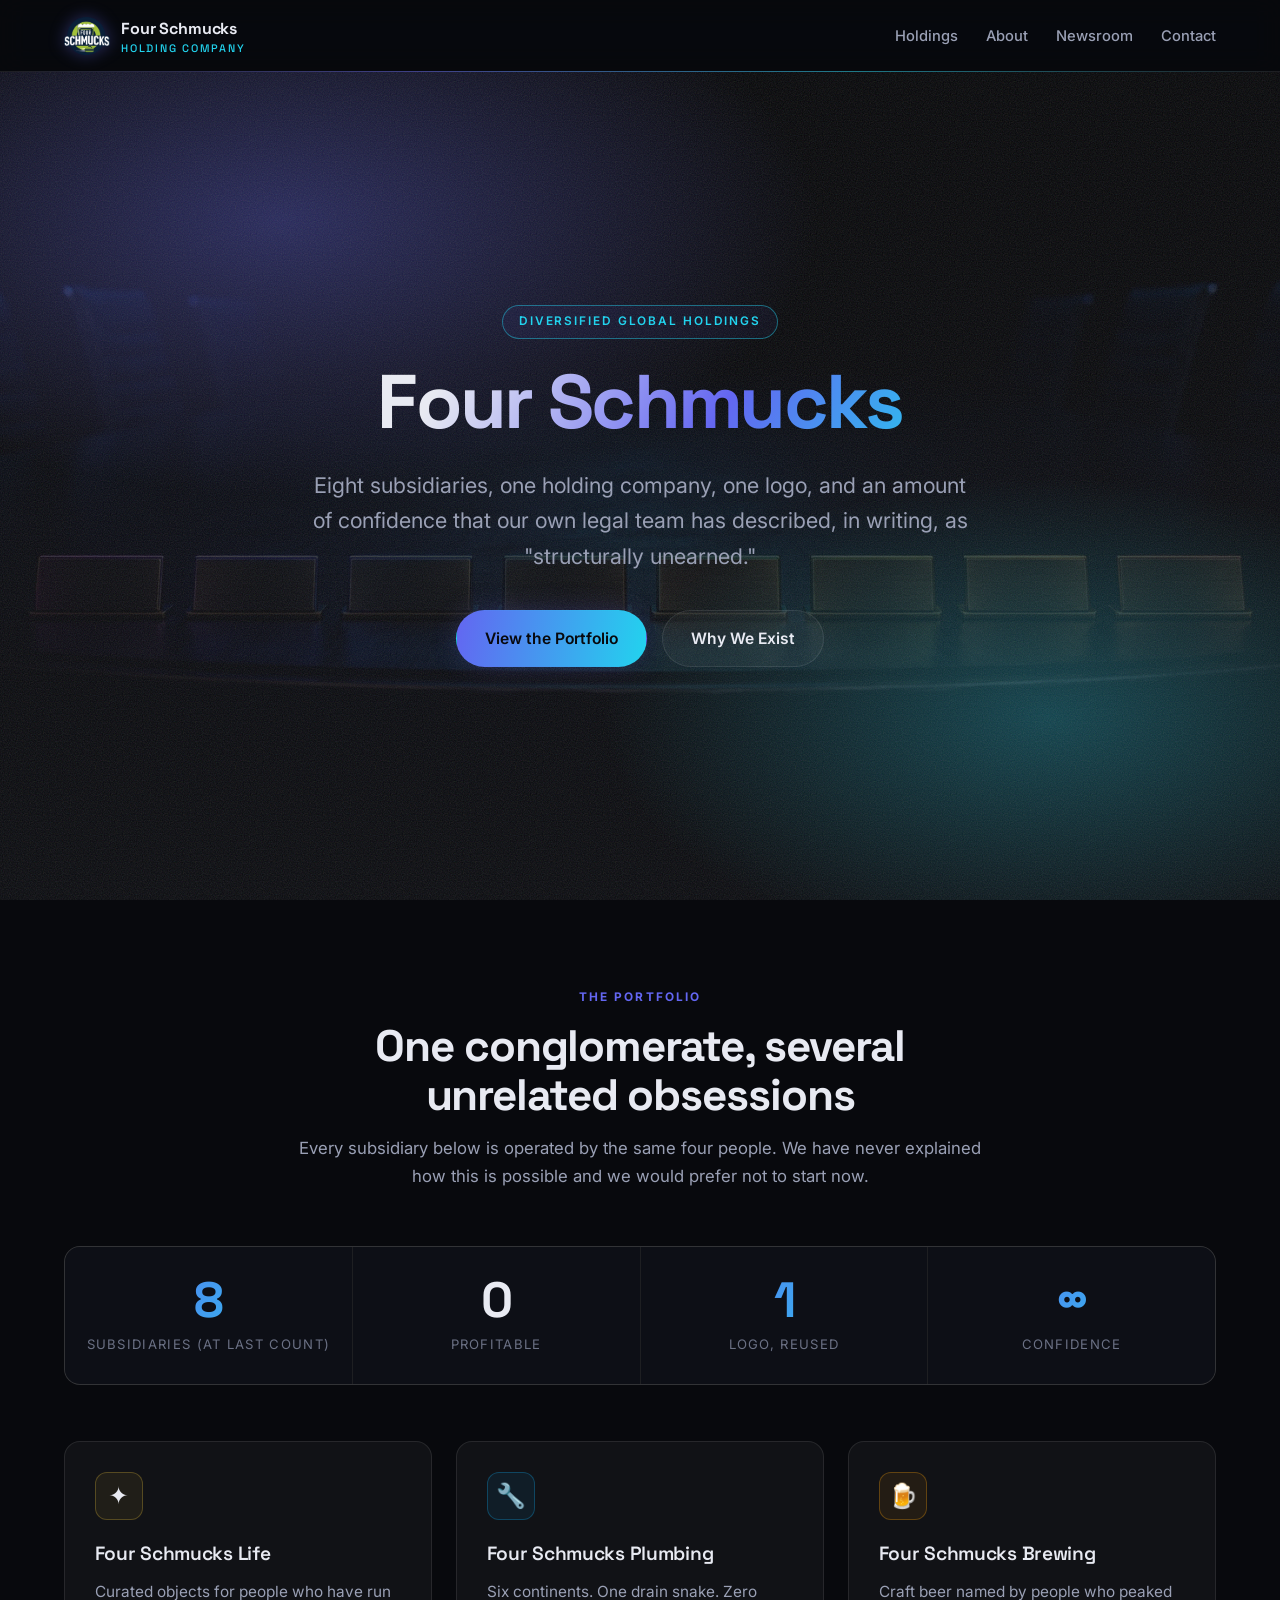
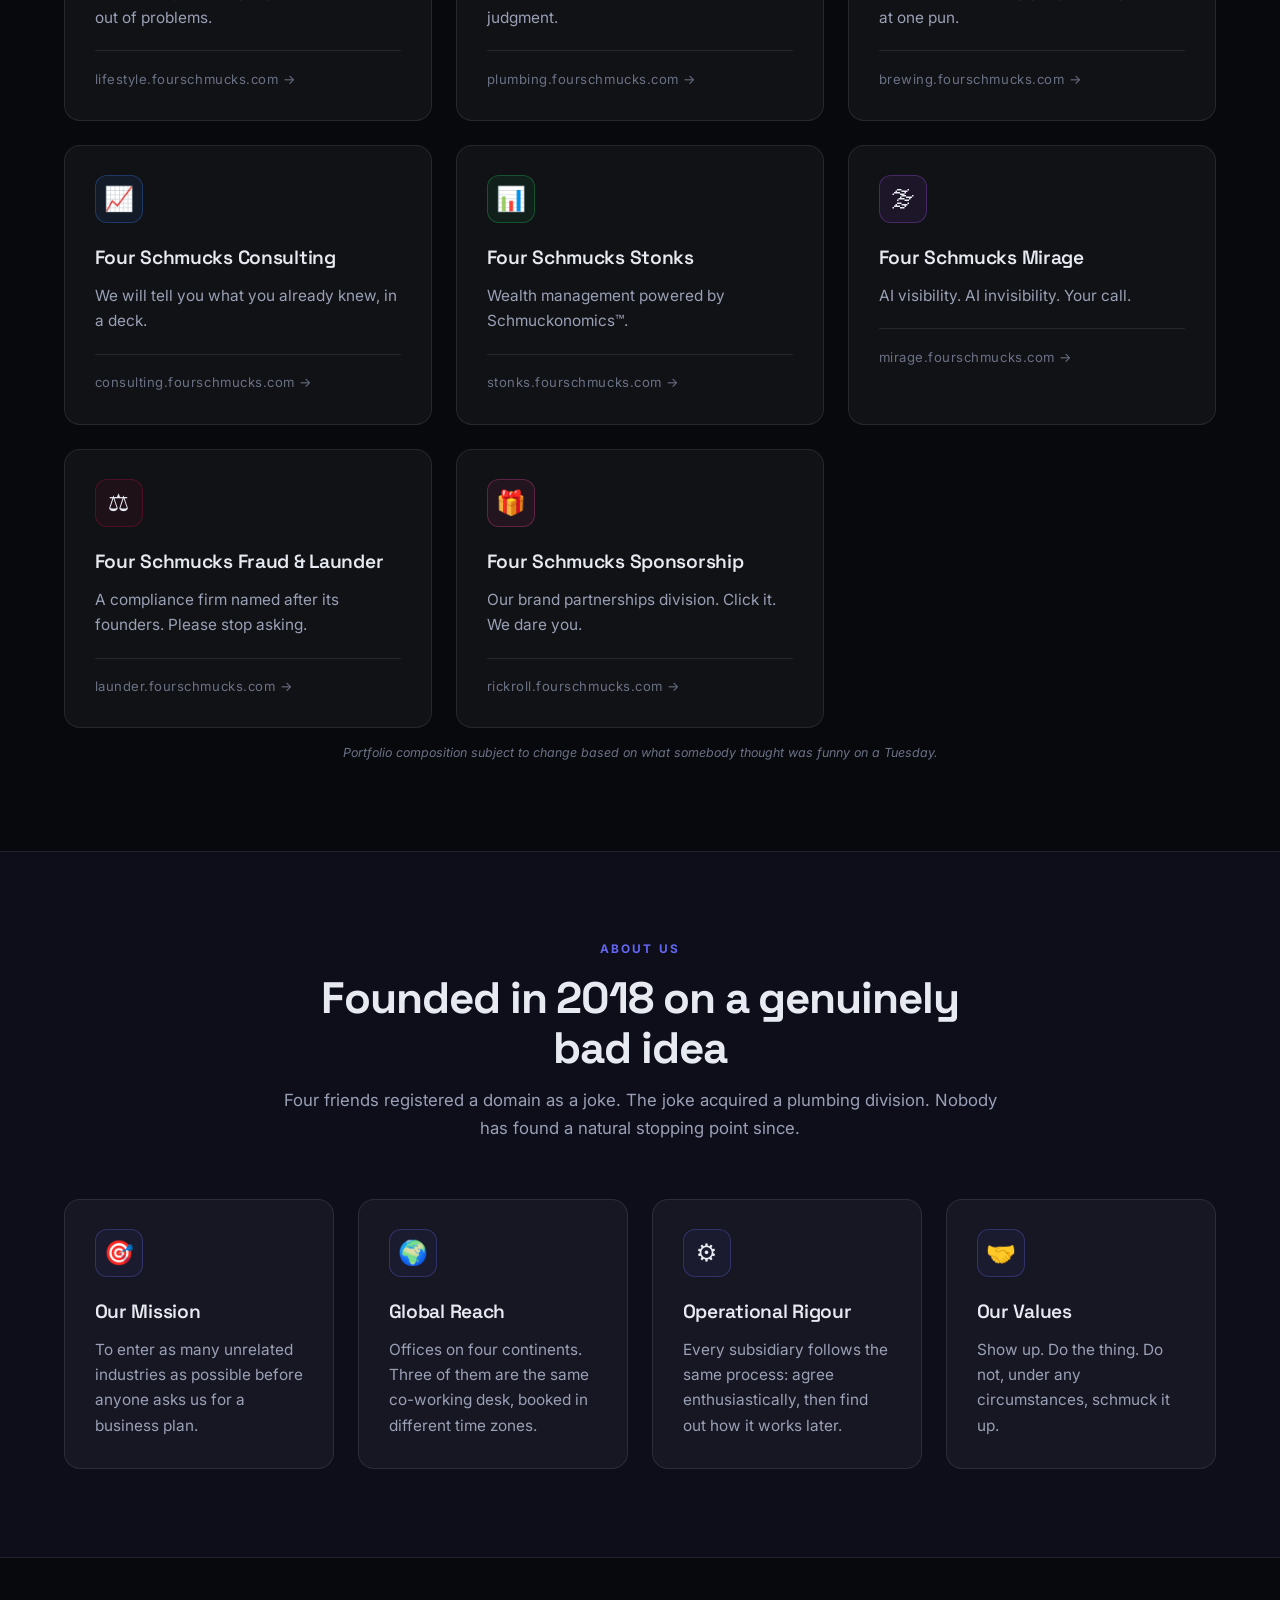
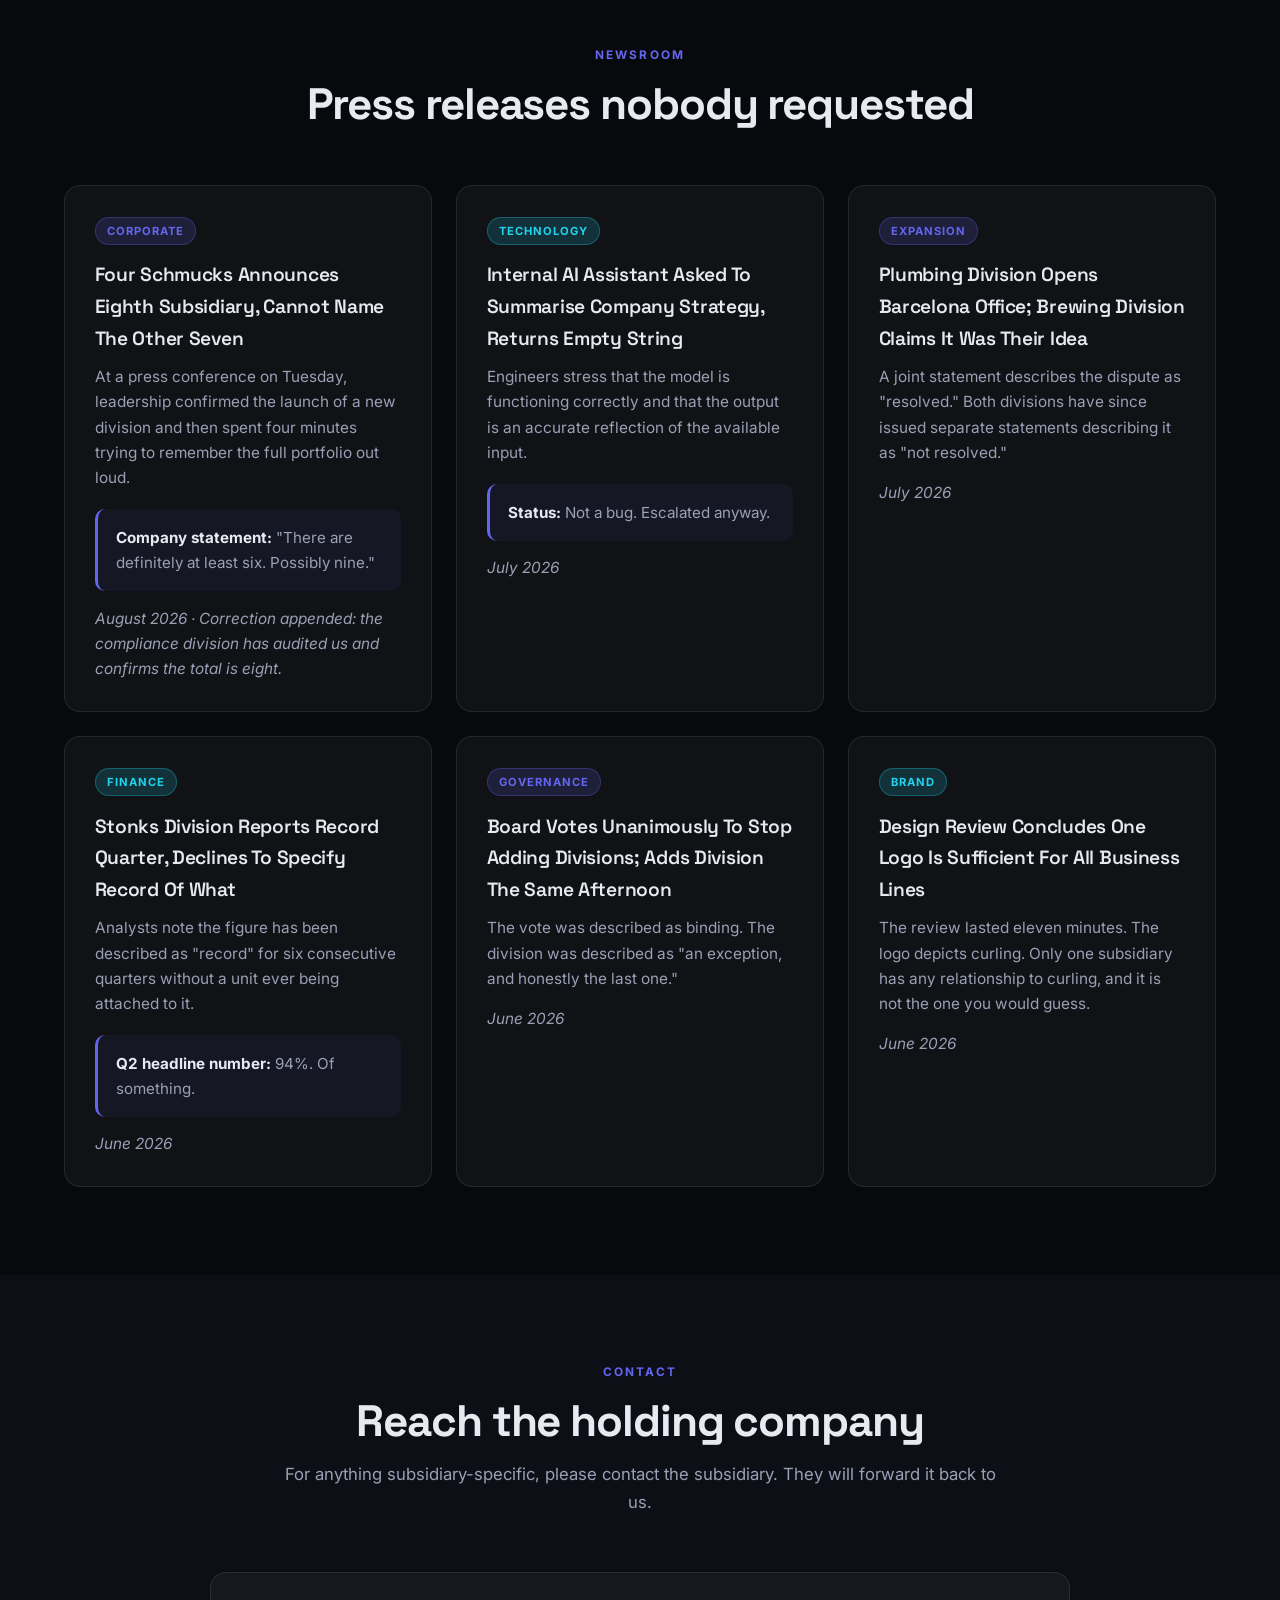
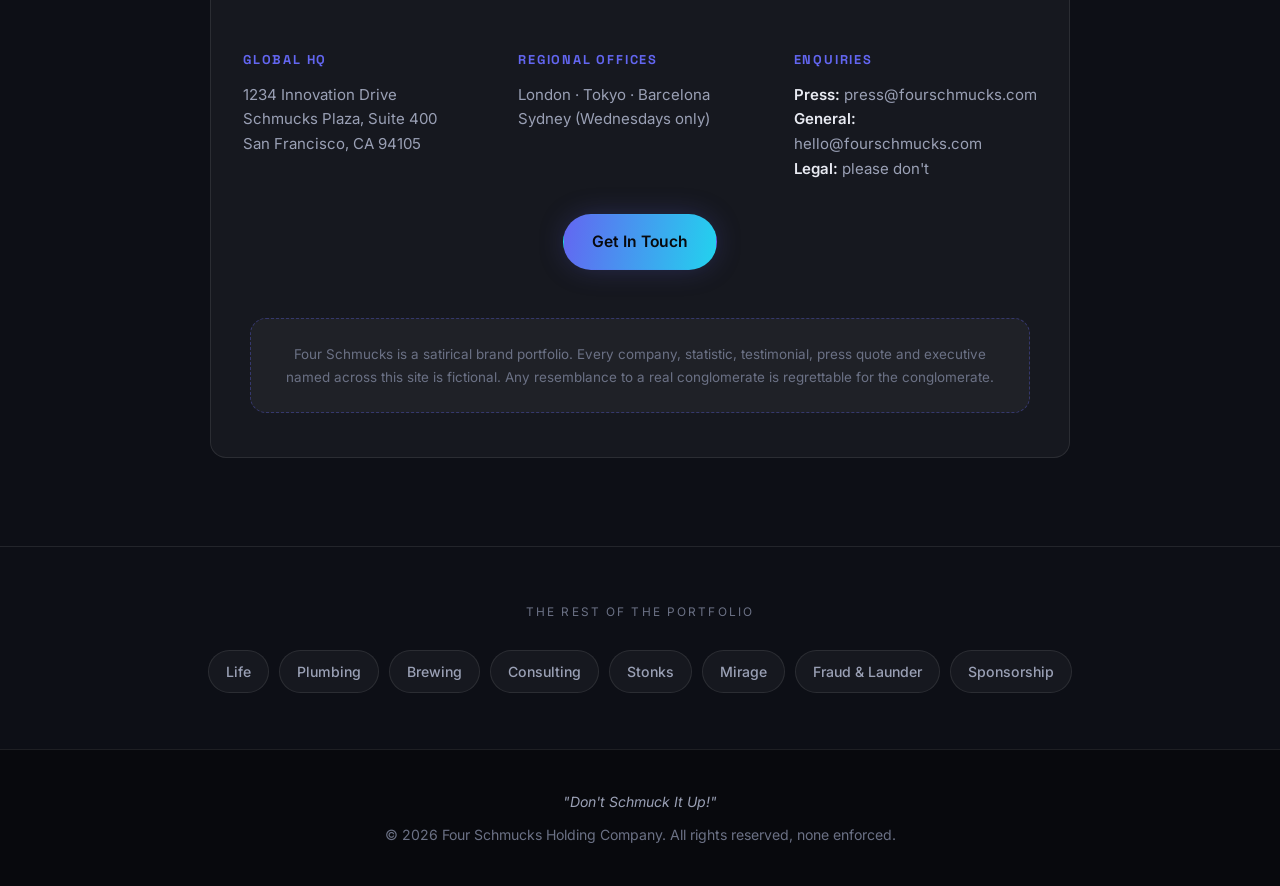
==== commit 6d7e8303: "Add Fraud & Launder division; switch ACM cert to a wildcard Eighth service line: a 1978 compliance a" ====
--- a/index.html
+++ b/index.html
@@ -4,14 +4,14 @@
   <meta charset="UTF-8">
   <meta name="viewport" content="width=device-width, initial-scale=1.0">
   <title>Four Schmucks — A Diversified Global Holding Company</title>
-  <meta name="description" content="Four Schmucks is a diversified holding company operating across plumbing, brewing, consulting, wealth management, lifestyle goods and AI reputation services. Seven subsidiaries, one logo, an indefensible amount of confidence.">
+  <meta name="description" content="Four Schmucks is a diversified holding company operating across plumbing, brewing, consulting, wealth management, lifestyle goods, AI reputation services and regulatory compliance. Eight subsidiaries, one logo, an indefensible amount of confidence.">
   <link rel="canonical" href="https://www.fourschmucks.com/">
   <meta name="theme-color" content="#08090d">
   <link rel="icon" href="/favicon.ico" sizes="any">
   <link rel="icon" type="image/png" sizes="32x32" href="/favicon-32.png">
   <link rel="apple-touch-icon" href="/apple-touch-icon.png">
   <meta property="og:title" content="Four Schmucks — A Diversified Global Holding Company">
-  <meta property="og:description" content="Seven subsidiaries. One holding company. One logo.">
+  <meta property="og:description" content="Eight subsidiaries. One holding company. One logo.">
   <meta property="og:image" content="https://www.fourschmucks.com/images/card-index.jpg">
   <meta property="og:image:width" content="1200">
   <meta property="og:image:height" content="630">
@@ -19,7 +19,7 @@
   <meta property="og:url" content="https://www.fourschmucks.com/">
   <meta name="twitter:card" content="summary_large_image">
   <meta name="twitter:title" content="Four Schmucks — A Diversified Global Holding Company">
-  <meta name="twitter:description" content="Seven subsidiaries. One holding company. One logo.">
+  <meta name="twitter:description" content="Eight subsidiaries. One holding company. One logo.">
   <meta name="twitter:image" content="https://www.fourschmucks.com/images/card-index.jpg">
 
   <link rel="preconnect" href="https://fonts.googleapis.com">
@@ -79,7 +79,7 @@
       <div class="eyebrow">Diversified Global Holdings</div>
       <h1>Four Schmucks</h1>
       <p class="lede">
-        Seven subsidiaries, one holding company, one logo, and an amount of confidence
+        Eight subsidiaries, one holding company, one logo, and an amount of confidence
         that our own legal team has described, in writing, as "structurally unearned."
       </p>
       <div class="cta-row">
@@ -104,7 +104,7 @@
         </div>
 
         <div class="holdings reveal">
-          <div class="stat"><div class="num">7</div><div class="label">Subsidiaries (at last count)</div></div>
+          <div class="stat"><div class="num">8</div><div class="label">Subsidiaries (at last count)</div></div>
           <div class="stat"><div class="num plain">0</div><div class="label">Profitable</div></div>
           <div class="stat"><div class="num">1</div><div class="label">Logo, reused</div></div>
           <div class="stat"><div class="num">∞</div><div class="label">Confidence</div></div>
@@ -121,6 +121,7 @@
             <li><a href="https://consulting.fourschmucks.com">Consulting</a></li>
             <li><a href="https://stonks.fourschmucks.com">Stonks</a></li>
             <li><a href="https://mirage.fourschmucks.com">Mirage</a></li>
+            <li><a href="https://launder.fourschmucks.com">Fraud &amp; Launder</a></li>
             <li><a href="https://rickroll.fourschmucks.com">Sponsorship</a></li>
           </ul>
         </noscript>
@@ -185,7 +186,7 @@
               and then spent four minutes trying to remember the full portfolio out loud.
             </p>
             <div class="results"><strong>Company statement:</strong> "There are definitely at least six. Possibly nine."</div>
-            <p class="fine-print">August 2026</p>
+            <p class="fine-print">August 2026 · Correction appended: the compliance division has audited us and confirms the total is eight.</p>
           </article>
 
           <article class="card reveal">
